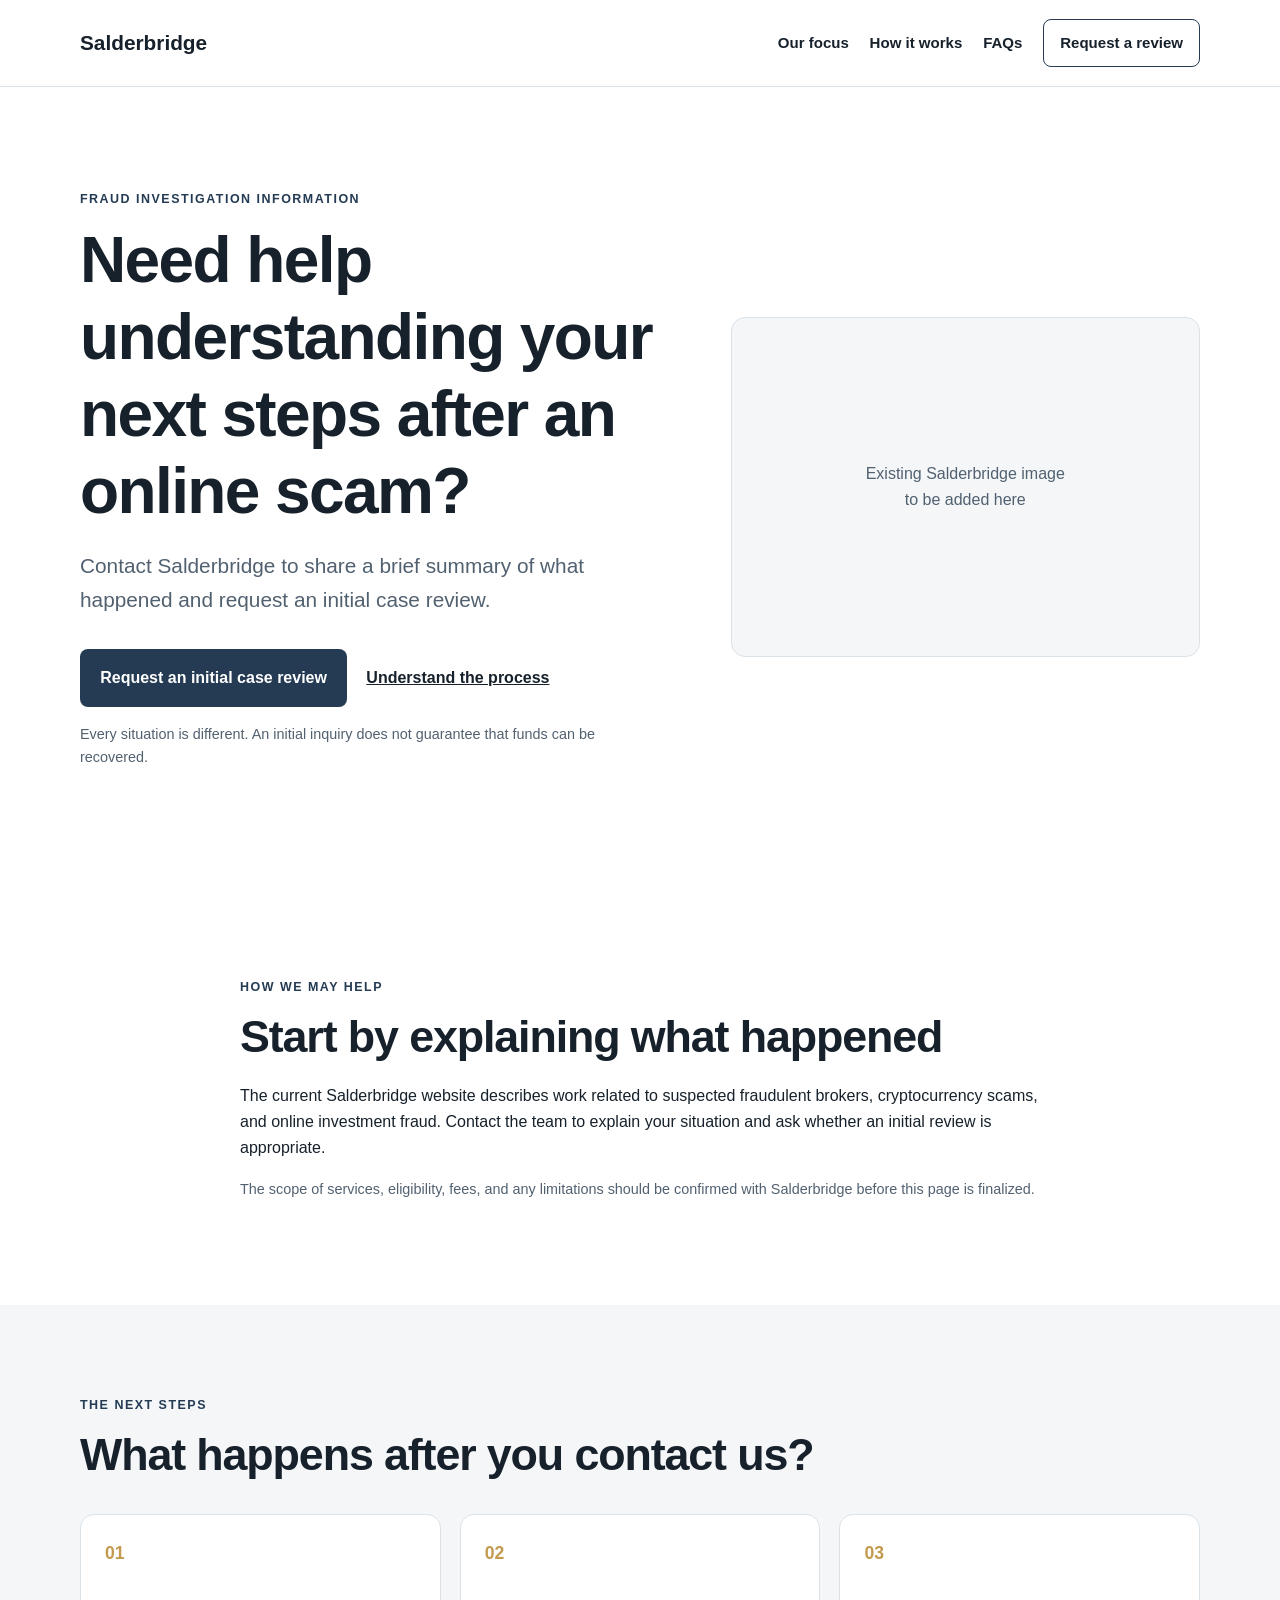
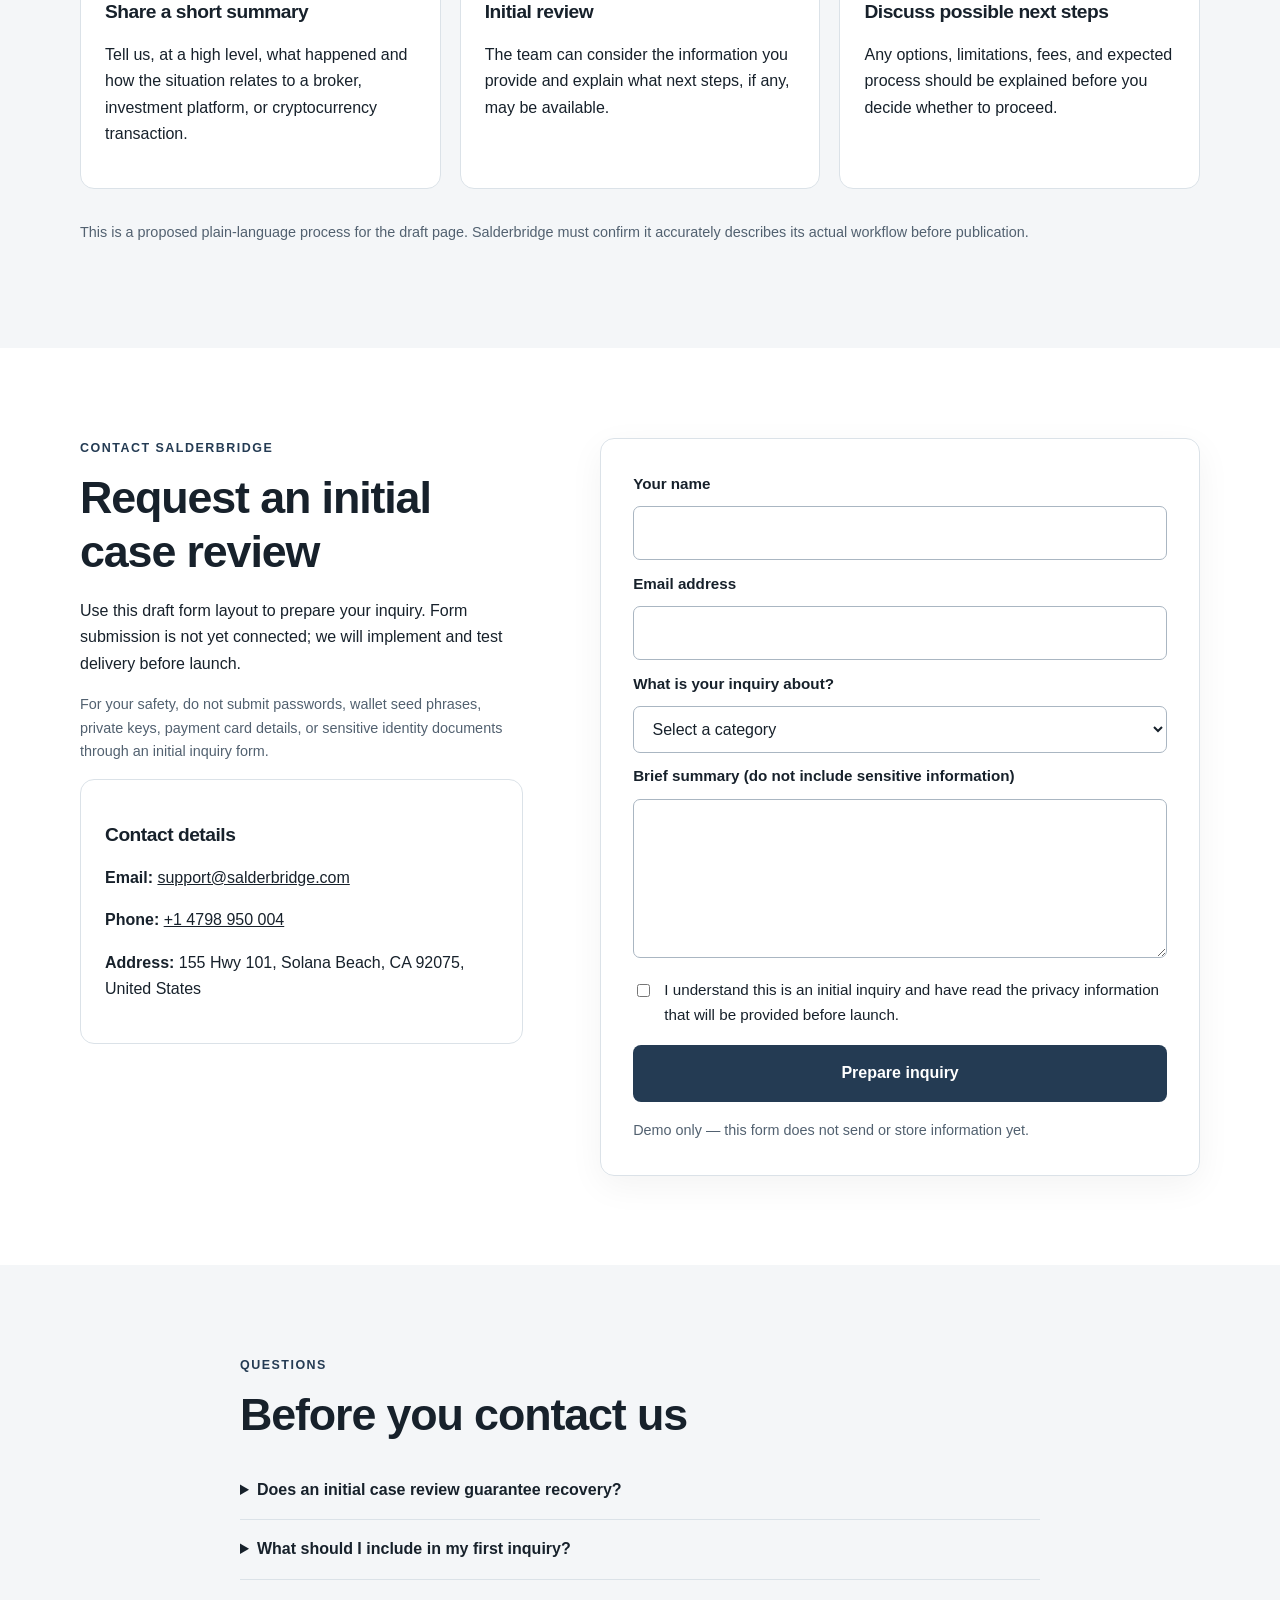
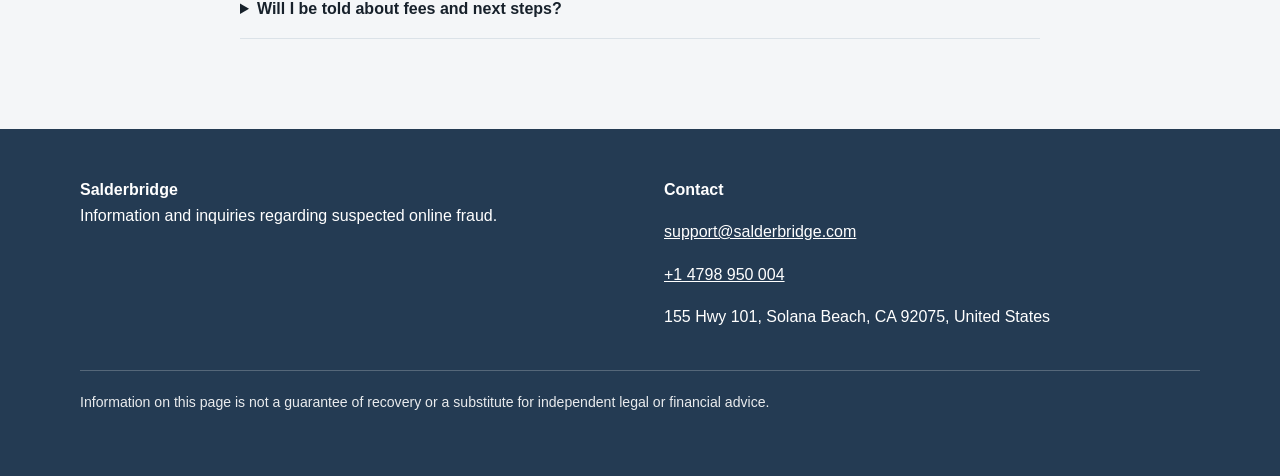
==== public/index.html @ 2298d176 "Initial commit: Salder Bridge landing page starter" ====
<!doctype html>
<html lang="en">
<head>
  <meta charset="utf-8">
  <meta name="viewport" content="width=device-width, initial-scale=1">
  <meta name="description" content="Contact Salderbridge to request an initial review of a suspected online investment or cryptocurrency scam.">
  <meta name="theme-color" content="#ffffff">
  <title>Request a Case Review | Salderbridge</title>
  <link rel="stylesheet" href="./css/style.css">
  <script src="./js/main.js" defer></script>
</head>
<body>
  <a class="skip-link" href="#main">Skip to content</a>
  <header class="site-header">
    <div class="container header-inner">
      <!-- Copy the exact existing logo into public/assets/logo.png before final visual approval. -->
      <a class="brand" href="./index.html" aria-label="Salderbridge home">
        <img class="brand-logo" src="./assets/logo.png" alt="Salderbridge" onerror="this.hidden=true;this.nextElementSibling.hidden=false">
        <span class="brand-fallback" hidden>Salderbridge</span>
      </a>
      <nav aria-label="Main navigation">
        <a href="#services">Our focus</a>
        <a href="#process">How it works</a>
        <a href="#faq">FAQs</a>
        <a class="nav-cta" href="#case-review">Request a review</a>
      </nav>
    </div>
  </header>

  <main id="main">
    <section class="hero">
      <div class="container hero-grid">
        <div class="hero-copy">
          <p class="eyebrow">Fraud investigation information</p>
          <h1>Need help understanding your next steps after an online scam?</h1>
          <p class="hero-lede">Contact Salderbridge to share a brief summary of what happened and request an initial case review.</p>
          <div class="hero-actions">
            <a class="button button-primary" href="#case-review">Request an initial case review</a>
            <a class="text-link" href="#process">Understand the process</a>
          </div>
          <p class="care-note">Every situation is different. An initial inquiry does not guarantee that funds can be recovered.</p>
        </div>
        <div class="hero-art" aria-label="Salderbridge brand imagery">
          <!-- Add an approved existing image from the current website here after copying it to public/assets/. -->
          <div class="asset-needed">Existing Salderbridge image to be added here</div>
        </div>
      </div>
    </section>

    <section class="section" id="services">
      <div class="container narrow">
        <p class="eyebrow">How we may help</p>
        <h2>Start by explaining what happened</h2>
        <p>The current Salderbridge website describes work related to suspected fraudulent brokers, cryptocurrency scams, and online investment fraud. Contact the team to explain your situation and ask whether an initial review is appropriate.</p>
        <p class="care-note">The scope of services, eligibility, fees, and any limitations should be confirmed with Salderbridge before this page is finalized.</p>
      </div>
    </section>

    <section class="section section-muted" id="process">
      <div class="container">
        <p class="eyebrow">The next steps</p>
        <h2>What happens after you contact us?</h2>
        <div class="steps">
          <article class="step"><span class="step-number">01</span><h3>Share a short summary</h3><p>Tell us, at a high level, what happened and how the situation relates to a broker, investment platform, or cryptocurrency transaction.</p></article>
          <article class="step"><span class="step-number">02</span><h3>Initial review</h3><p>The team can consider the information you provide and explain what next steps, if any, may be available.</p></article>
          <article class="step"><span class="step-number">03</span><h3>Discuss possible next steps</h3><p>Any options, limitations, fees, and expected process should be explained before you decide whether to proceed.</p></article>
        </div>
        <p class="care-note">This is a proposed plain-language process for the draft page. Salderbridge must confirm it accurately describes its actual workflow before publication.</p>
      </div>
    </section>

    <section class="section" id="case-review">
      <div class="container form-layout">
        <div>
          <p class="eyebrow">Contact Salderbridge</p>
          <h2>Request an initial case review</h2>
          <p>Use this draft form layout to prepare your inquiry. Form submission is not yet connected; we will implement and test delivery before launch.</p>
          <p class="care-note">For your safety, do not submit passwords, wallet seed phrases, private keys, payment card details, or sensitive identity documents through an initial inquiry form.</p>
          <div class="contact-card">
            <h3>Contact details</h3>
            <p><strong>Email:</strong> <a href="mailto:support@salderbridge.com">support@salderbridge.com</a></p>
            <p><strong>Phone:</strong> <a href="tel:+14798950004">+1 4798 950 004</a></p>
            <p><strong>Address:</strong> 155 Hwy 101, Solana Beach, CA 92075, United States</p>
          </div>
        </div>
        <form id="case-review-form" novalidate>
          <label for="name">Your name</label>
          <input id="name" name="name" autocomplete="name" required maxlength="100">
          <label for="email">Email address</label>
          <input id="email" name="email" type="email" autocomplete="email" required maxlength="254">
          <label for="topic">What is your inquiry about?</label>
          <select id="topic" name="topic" required>
            <option value="">Select a category</option>
            <option>Cryptocurrency-related scam</option>
            <option>Online investment or trading platform</option>
            <option>Broker-related concern</option>
            <option>Other online fraud concern</option>
          </select>
          <label for="summary">Brief summary (do not include sensitive information)</label>
          <textarea id="summary" name="summary" rows="5" maxlength="3000" required></textarea>
          <label class="consent-row"><input id="privacy-consent" type="checkbox" required> <span>I understand this is an initial inquiry and have read the privacy information that will be provided before launch.</span></label>
          <button class="button button-primary" type="submit">Prepare inquiry</button>
          <p class="form-status" id="form-status" role="status" aria-live="polite">Demo only — this form does not send or store information yet.</p>
        </form>
      </div>
    </section>

    <section class="section section-muted" id="faq">
      <div class="container narrow">
        <p class="eyebrow">Questions</p>
        <h2>Before you contact us</h2>
        <details><summary>Does an initial case review guarantee recovery?</summary><p>No. An inquiry or review cannot guarantee that funds will be recovered. Any assessment depends on the circumstances and the options actually available.</p></details>
        <details><summary>What should I include in my first inquiry?</summary><p>Provide only a brief summary and a way to contact you. Do not include passwords, wallet seed phrases, private keys, payment credentials, or sensitive documents.</p></details>
        <details><summary>Will I be told about fees and next steps?</summary><p>The business should explain applicable fees, service limits, and next steps before you decide to proceed. Salderbridge must confirm its actual terms before this page is published.</p></details>
      </div>
    </section>
  </main>

  <footer class="site-footer">
    <div class="container footer-inner">
      <div>
        <strong>Salderbridge</strong>
        <p>Information and inquiries regarding suspected online fraud.</p>
      </div>
      <div class="footer-contact">
        <p><strong>Contact</strong></p>
        <p><a href="mailto:support@salderbridge.com">support@salderbridge.com</a></p>
        <p><a href="tel:+14798950004">+1 4798 950 004</a></p>
        <p>155 Hwy 101, Solana Beach, CA 92075, United States</p>
      </div>
      <p class="footer-disclaimer">Information on this page is not a guarantee of recovery or a substitute for independent legal or financial advice.</p>
    </div>
  </footer>
</body>
</html>
---- public/css/style.css ----
/*
 * Initial structural styles only.
 * IMPORTANT: Before visual approval, replace these provisional tokens with
 * exact values sampled from the existing Salderbridge website. Do not rebrand.
 */
:root {
  --brand-primary: #243b53;
  --brand-accent: #c49a50;
  --text: #17212b;
  --muted: #526170;
  --surface: #ffffff;
  --surface-muted: #f4f6f8;
  --border: #dbe2e8;
  --radius: 14px;
  --content-width: 1120px;
  --font-body: Arial, Helvetica, sans-serif;
}
* { box-sizing: border-box; }
html { scroll-behavior: smooth; }
body { margin: 0; color: var(--text); background: var(--surface); font-family: var(--font-body); line-height: 1.65; }
a { color: inherit; }
img { max-width: 100%; height: auto; }
.container { width: min(var(--content-width), calc(100% - 2.5rem)); margin-inline: auto; }
.narrow { max-width: 800px; }
.skip-link { position: absolute; top: -5rem; left: 1rem; padding: .7rem 1rem; background: var(--surface); z-index: 10; }
.skip-link:focus { top: 1rem; }
.site-header { border-bottom: 1px solid var(--border); background: var(--surface); }
.header-inner { min-height: 86px; display: flex; align-items: center; justify-content: space-between; gap: 2rem; }
.brand { display: inline-flex; align-items: center; text-decoration: none; min-width: 130px; }
.brand-logo { max-width: 190px; max-height: 62px; object-fit: contain; }
.brand-fallback { font-size: 1.3rem; font-weight: 700; }
nav { display: flex; align-items: center; flex-wrap: wrap; gap: 1.3rem; }
nav a { text-decoration: none; font-weight: 600; font-size: .94rem; }
nav a:hover, nav a:focus-visible, .text-link:hover { text-decoration: underline; }
.nav-cta { padding: .65rem 1rem; border: 1px solid var(--brand-primary); border-radius: 8px; }
.hero { padding: clamp(3rem, 8vw, 7rem) 0; }
.hero-grid { display: grid; grid-template-columns: 1.1fr .9fr; align-items: center; gap: clamp(2rem, 6vw, 5rem); }
.eyebrow { text-transform: uppercase; letter-spacing: .12em; font-size: .78rem; font-weight: 700; color: var(--brand-primary); }
h1, h2, h3 { line-height: 1.2; letter-spacing: -.025em; }
h1 { font-size: clamp(2.4rem, 5vw, 4.5rem); margin: .6rem 0 1.2rem; }
h2 { font-size: clamp(1.9rem, 3.5vw, 3rem); margin: .4rem 0 1.2rem; }
h3 { font-size: 1.2rem; }
p { margin-top: 0; }
.hero-lede { color: var(--muted); font-size: clamp(1.1rem, 2vw, 1.3rem); max-width: 58ch; }
.hero-actions { display: flex; flex-wrap: wrap; align-items: center; gap: 1.2rem; margin: 2rem 0 1rem; }
.button { display: inline-flex; align-items: center; justify-content: center; border: 1px solid transparent; border-radius: 8px; padding: .9rem 1.2rem; font: inherit; font-weight: 700; text-decoration: none; cursor: pointer; }
.button-primary { background: var(--brand-primary); color: white; }
.button-primary:hover { filter: brightness(1.12); }
.text-link { font-weight: 700; }
.care-note { color: var(--muted); font-size: .9rem; }
.hero-art { min-height: 340px; border-radius: var(--radius); background: var(--surface-muted); border: 1px solid var(--border); display: grid; place-items: center; padding: 2rem; }
.asset-needed { color: var(--muted); text-align: center; max-width: 24ch; }
.section { padding: clamp(3.5rem, 7vw, 6rem) 0; }
.section-muted { background: var(--surface-muted); }
.steps { display: grid; grid-template-columns: repeat(3, minmax(0, 1fr)); gap: 1.2rem; margin: 2rem 0; }
.step, .contact-card { border: 1px solid var(--border); border-radius: var(--radius); padding: 1.5rem; background: var(--surface); }
.step-number { display: inline-block; font-weight: 800; color: var(--brand-accent); font-size: 1.1rem; margin-bottom: .8rem; }
.form-layout { display: grid; grid-template-columns: .85fr 1.15fr; gap: clamp(2rem, 6vw, 5rem); align-items: start; }
form { display: grid; gap: .65rem; padding: clamp(1.2rem, 3vw, 2rem); border: 1px solid var(--border); border-radius: var(--radius); box-shadow: 0 10px 35px rgb(0 0 0 / 5%); }
label { font-weight: 700; font-size: .95rem; }
input, select, textarea { width: 100%; padding: .8rem .9rem; border: 1px solid #aab6c2; border-radius: 7px; background: white; color: var(--text); font: inherit; }
input:focus-visible, select:focus-visible, textarea:focus-visible, button:focus-visible, a:focus-visible, summary:focus-visible { outline: 3px solid var(--brand-accent); outline-offset: 2px; }
.consent-row { display: flex; align-items: flex-start; gap: .7rem; margin: .5rem 0; font-weight: 400; }
.consent-row input { width: auto; margin-top: .45rem; }
.form-status { color: var(--muted); font-size: .9rem; margin: .4rem 0 0; }
details { border-bottom: 1px solid var(--border); padding: 1rem 0; }
summary { cursor: pointer; font-weight: 700; }
.site-footer { padding: 3rem 0; background: var(--brand-primary); color: white; }
.footer-inner { display: grid; grid-template-columns: 1fr 1fr; gap: 1.5rem 3rem; }
.footer-disclaimer { grid-column: 1 / -1; font-size: .88rem; opacity: .9; border-top: 1px solid rgb(255 255 255 / 25%); padding-top: 1.2rem; }
@media (max-width: 800px) {
  .header-inner { align-items: flex-start; flex-direction: column; padding-block: 1rem; gap: 1rem; }
  nav { gap: .8rem 1rem; }
  .hero-grid, .form-layout { grid-template-columns: 1fr; }
  .hero-art { min-height: 220px; }
  .steps { grid-template-columns: 1fr; }
}
@media (max-width: 480px) {
  .container { width: min(var(--content-width), calc(100% - 1.4rem)); }
  nav { font-size: .9rem; }
  nav .nav-cta { padding: .55rem .7rem; }
  .footer-inner { grid-template-columns: 1fr; }
  .footer-disclaimer { grid-column: auto; }
}
@media (prefers-reduced-motion: reduce) {
  html { scroll-behavior: auto; }
  *, *::before, *::after { animation-duration: .01ms !important; transition-duration: .01ms !important; }
}
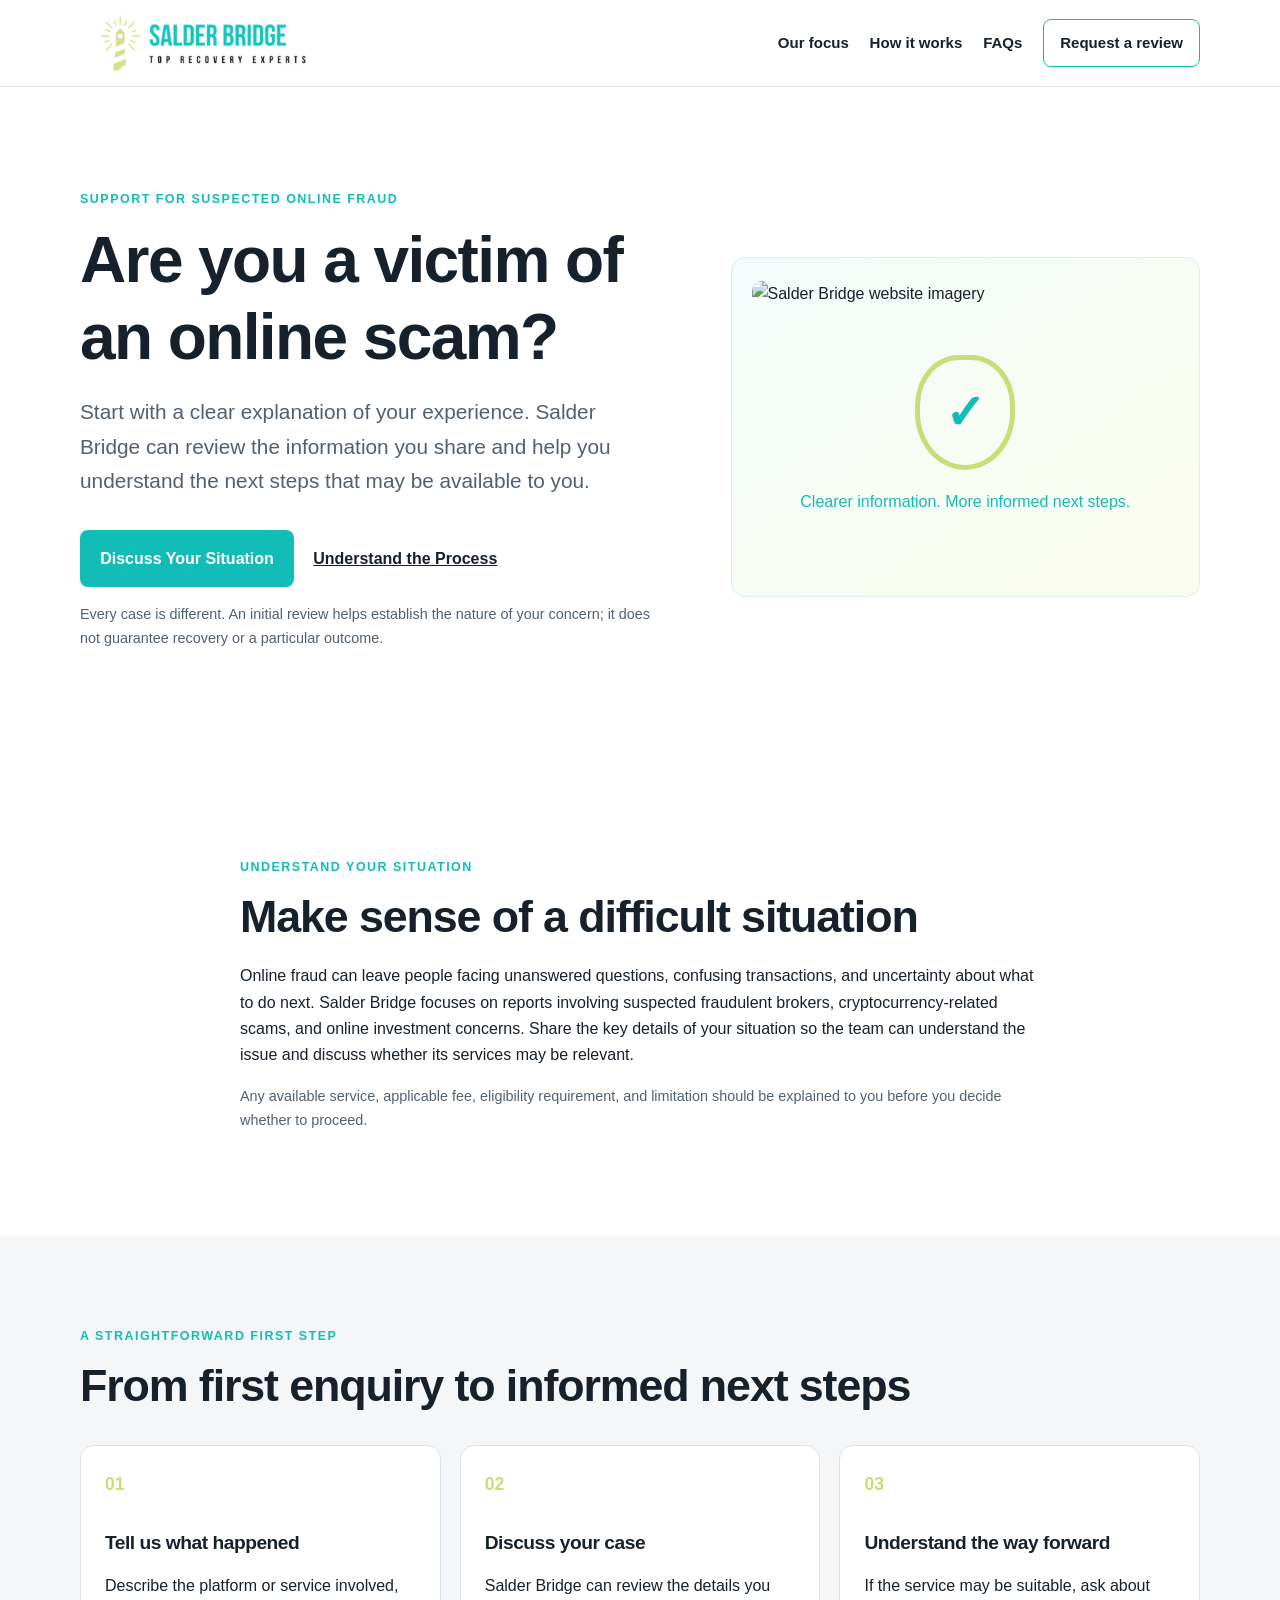
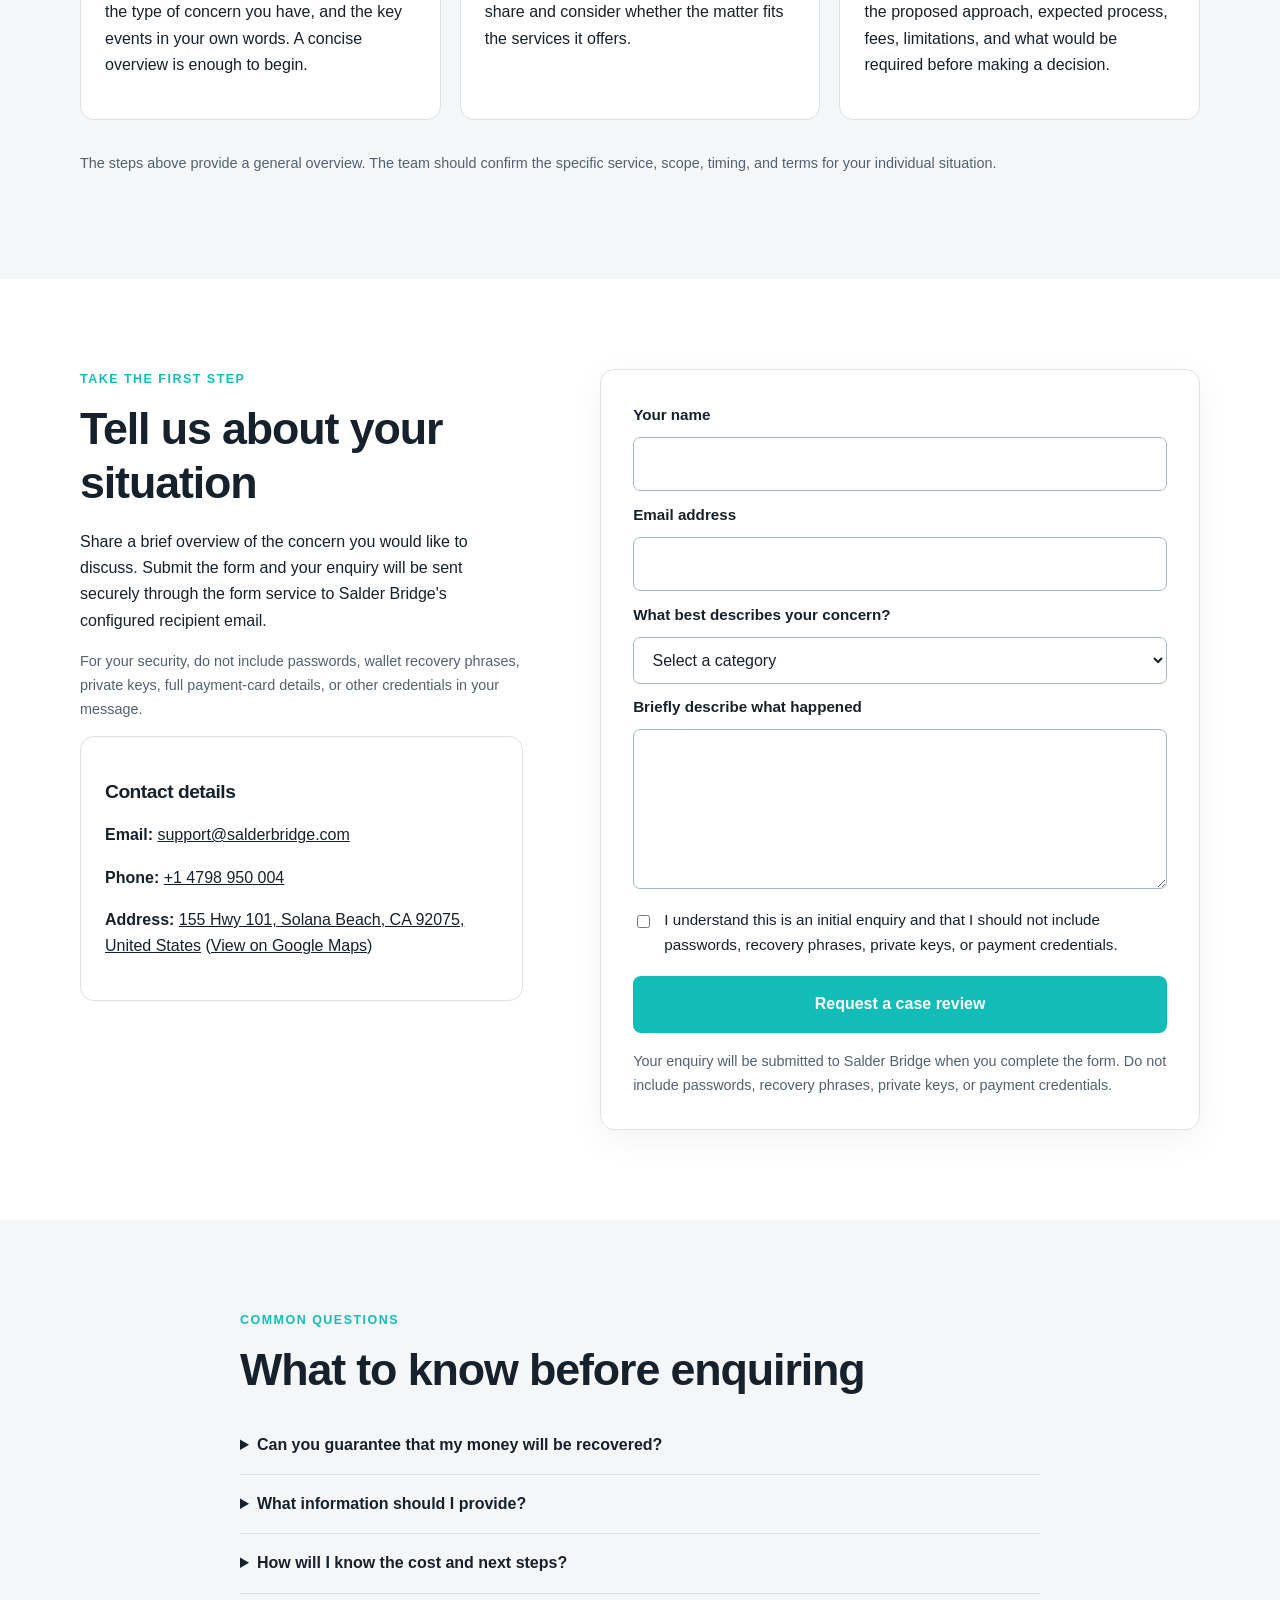
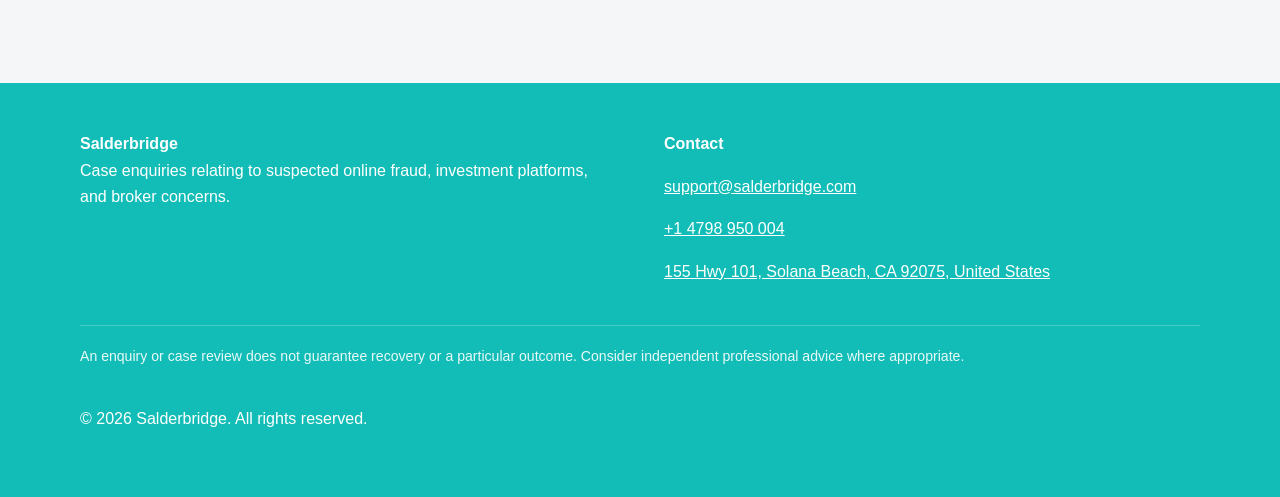
==== commit 58098005: "Improve Salder Bridge landing page branding and conversion" ====
--- a/public/index.html
+++ b/public/index.html
@@ -3,9 +3,9 @@
 <head>
   <meta charset="utf-8">
   <meta name="viewport" content="width=device-width, initial-scale=1">
-  <meta name="description" content="Contact Salderbridge to request an initial review of a suspected online investment or cryptocurrency scam.">
+  <meta name="description" content="Tell Salder Bridge about a suspected online investment, cryptocurrency, or broker-related scam and request an initial case review.">
   <meta name="theme-color" content="#ffffff">
-  <title>Request a Case Review | Salderbridge</title>
+  <title>Online Fraud Case Review | Salder Bridge</title>
   <link rel="stylesheet" href="./css/style.css">
   <script src="./js/main.js" defer></script>
 </head>
@@ -13,9 +13,8 @@
   <a class="skip-link" href="#main">Skip to content</a>
   <header class="site-header">
     <div class="container header-inner">
-      <!-- Copy the exact existing logo into public/assets/logo.png before final visual approval. -->
       <a class="brand" href="./index.html" aria-label="Salderbridge home">
-        <img class="brand-logo" src="./assets/logo.png" alt="Salderbridge" onerror="this.hidden=true;this.nextElementSibling.hidden=false">
+        <img class="brand-logo" src="./assets/logo.png" alt="Salder Bridge — Top Recovery Experts" onerror="this.hidden=true;this.nextElementSibling.hidden=false">
         <span class="brand-fallback" hidden>Salderbridge</span>
       </a>
       <nav aria-label="Main navigation">
@@ -31,87 +30,104 @@
     <section class="hero">
       <div class="container hero-grid">
         <div class="hero-copy">
-          <p class="eyebrow">Fraud investigation information</p>
-          <h1>Need help understanding your next steps after an online scam?</h1>
-          <p class="hero-lede">Contact Salderbridge to share a brief summary of what happened and request an initial case review.</p>
+          <p class="eyebrow">Support for suspected online fraud</p>
+          <h1>Are you a victim of an online scam?</h1>
+          <p class="hero-lede">Start with a clear explanation of your experience. Salder Bridge can review the information you share and help you understand the next steps that may be available to you.</p>
           <div class="hero-actions">
-            <a class="button button-primary" href="#case-review">Request an initial case review</a>
-            <a class="text-link" href="#process">Understand the process</a>
+            <a class="button button-primary" href="#case-review">Discuss Your Situation</a>
+            <a class="text-link" href="#process">Understand the Process</a>
           </div>
-          <p class="care-note">Every situation is different. An initial inquiry does not guarantee that funds can be recovered.</p>
+          <p class="care-note">Every case is different. An initial review helps establish the nature of your concern; it does not guarantee recovery or a particular outcome.</p>
         </div>
-        <div class="hero-art" aria-label="Salderbridge brand imagery">
-          <!-- Add an approved existing image from the current website here after copying it to public/assets/. -->
-          <div class="asset-needed">Existing Salderbridge image to be added here</div>
+        <div class="hero-art">
+          <img
+            class="hero-image"
+            src="https://salderbridge.com/wp-content/uploads/2023/09/about-us-img.jpg"
+            alt="Salder Bridge website imagery"
+            loading="eager"
+            onerror="this.hidden=true;this.nextElementSibling.hidden=false">
+          <div class="hero-image-fallback" hidden aria-label="Decorative illustration">
+            <span class="visual-orbit visual-orbit-one"></span>
+            <span class="visual-orbit visual-orbit-two"></span>
+            <span class="visual-shield" aria-hidden="true">✓</span>
+            <p>Clearer information. More informed next steps.</p>
+          </div>
         </div>
       </div>
     </section>
 
     <section class="section" id="services">
       <div class="container narrow">
-        <p class="eyebrow">How we may help</p>
-        <h2>Start by explaining what happened</h2>
-        <p>The current Salderbridge website describes work related to suspected fraudulent brokers, cryptocurrency scams, and online investment fraud. Contact the team to explain your situation and ask whether an initial review is appropriate.</p>
-        <p class="care-note">The scope of services, eligibility, fees, and any limitations should be confirmed with Salderbridge before this page is finalized.</p>
+        <p class="eyebrow">Understand your situation</p>
+        <h2>Make sense of a difficult situation</h2>
+        <p>Online fraud can leave people facing unanswered questions, confusing transactions, and uncertainty about what to do next. Salder Bridge focuses on reports involving suspected fraudulent brokers, cryptocurrency-related scams, and online investment concerns. Share the key details of your situation so the team can understand the issue and discuss whether its services may be relevant.</p>
+        <p class="care-note">Any available service, applicable fee, eligibility requirement, and limitation should be explained to you before you decide whether to proceed.</p>
       </div>
     </section>
 
     <section class="section section-muted" id="process">
       <div class="container">
-        <p class="eyebrow">The next steps</p>
-        <h2>What happens after you contact us?</h2>
+        <p class="eyebrow">A straightforward first step</p>
+        <h2>From first enquiry to informed next steps</h2>
         <div class="steps">
-          <article class="step"><span class="step-number">01</span><h3>Share a short summary</h3><p>Tell us, at a high level, what happened and how the situation relates to a broker, investment platform, or cryptocurrency transaction.</p></article>
-          <article class="step"><span class="step-number">02</span><h3>Initial review</h3><p>The team can consider the information you provide and explain what next steps, if any, may be available.</p></article>
-          <article class="step"><span class="step-number">03</span><h3>Discuss possible next steps</h3><p>Any options, limitations, fees, and expected process should be explained before you decide whether to proceed.</p></article>
+          <article class="step"><span class="step-number">01</span><h3>Tell us what happened</h3><p>Describe the platform or service involved, the type of concern you have, and the key events in your own words. A concise overview is enough to begin.</p></article>
+          <article class="step"><span class="step-number">02</span><h3>Discuss your case</h3><p>Salder Bridge can review the details you share and consider whether the matter fits the services it offers.</p></article>
+          <article class="step"><span class="step-number">03</span><h3>Understand the way forward</h3><p>If the service may be suitable, ask about the proposed approach, expected process, fees, limitations, and what would be required before making a decision.</p></article>
         </div>
-        <p class="care-note">This is a proposed plain-language process for the draft page. Salderbridge must confirm it accurately describes its actual workflow before publication.</p>
+        <p class="care-note">The steps above provide a general overview. The team should confirm the specific service, scope, timing, and terms for your individual situation.</p>
       </div>
     </section>
 
     <section class="section" id="case-review">
       <div class="container form-layout">
         <div>
-          <p class="eyebrow">Contact Salderbridge</p>
-          <h2>Request an initial case review</h2>
-          <p>Use this draft form layout to prepare your inquiry. Form submission is not yet connected; we will implement and test delivery before launch.</p>
-          <p class="care-note">For your safety, do not submit passwords, wallet seed phrases, private keys, payment card details, or sensitive identity documents through an initial inquiry form.</p>
+          <p class="eyebrow">Take the first step</p>
+          <h2>Tell us about your situation</h2>
+          <p>Share a brief overview of the concern you would like to discuss. Submit the form and your enquiry will be sent securely through the form service to Salder Bridge's configured recipient email.</p>
+          <p class="care-note">For your security, do not include passwords, wallet recovery phrases, private keys, full payment-card details, or other credentials in your message.</p>
           <div class="contact-card">
             <h3>Contact details</h3>
             <p><strong>Email:</strong> <a href="mailto:support@salderbridge.com">support@salderbridge.com</a></p>
             <p><strong>Phone:</strong> <a href="tel:+14798950004">+1 4798 950 004</a></p>
-            <p><strong>Address:</strong> 155 Hwy 101, Solana Beach, CA 92075, United States</p>
+            <p><strong>Address:</strong> <a href="https://www.google.com/maps/search/?api=1&amp;query=155%20Hwy%20101%2C%20Solana%20Beach%2C%20CA%2092075%2C%20United%20States" target="_blank" rel="noopener noreferrer">155 Hwy 101, Solana Beach, CA 92075, United States</a> <span class="map-link-note">(<a href="https://www.google.com/maps/search/?api=1&amp;query=155%20Hwy%20101%2C%20Solana%20Beach%2C%20CA%2092075%2C%20United%20States" target="_blank" rel="noopener noreferrer">View on Google Maps</a>)</span></p>
           </div>
         </div>
         <form id="case-review-form" novalidate>
+          <input type="hidden" name="access_key" value="ecef6aac-1bbd-4976-b4b0-2b91f3f65cc9">
+          <input type="hidden" name="subject" value="New Salder Bridge website enquiry">
+          <input type="hidden" name="from_name" value="Salder Bridge Website">
+          <div hidden aria-hidden="true">
+            <label for="website-website">Leave this field empty</label>
+            <input id="website-website" type="text" name="botcheck" tabindex="-1" autocomplete="off">
+          </div>
           <label for="name">Your name</label>
           <input id="name" name="name" autocomplete="name" required maxlength="100">
           <label for="email">Email address</label>
           <input id="email" name="email" type="email" autocomplete="email" required maxlength="254">
-          <label for="topic">What is your inquiry about?</label>
+          <label for="topic">What best describes your concern?</label>
           <select id="topic" name="topic" required>
             <option value="">Select a category</option>
-            <option>Cryptocurrency-related scam</option>
+            <option>Cryptocurrency or digital-asset concern</option>
             <option>Online investment or trading platform</option>
-            <option>Broker-related concern</option>
-            <option>Other online fraud concern</option>
+            <option>Forex or broker-related concern</option>
+            <option>Phishing or another suspected online scam</option>
           </select>
-          <label for="summary">Brief summary (do not include sensitive information)</label>
+          <label for="summary">Briefly describe what happened</label>
           <textarea id="summary" name="summary" rows="5" maxlength="3000" required></textarea>
-          <label class="consent-row"><input id="privacy-consent" type="checkbox" required> <span>I understand this is an initial inquiry and have read the privacy information that will be provided before launch.</span></label>
-          <button class="button button-primary" type="submit">Prepare inquiry</button>
-          <p class="form-status" id="form-status" role="status" aria-live="polite">Demo only — this form does not send or store information yet.</p>
+          <label class="consent-row"><input id="privacy-consent" name="privacy_consent" type="checkbox" value="Agreed" required> <span>I understand this is an initial enquiry and that I should not include passwords, recovery phrases, private keys, or payment credentials.</span></label>
+          <button class="button button-primary" type="submit">Request a case review</button>
+          <p class="form-status" id="form-status" role="status" aria-live="polite">Your enquiry will be submitted to Salder Bridge when you complete the form. Do not include passwords, recovery phrases, private keys, or payment credentials.</p>
         </form>
       </div>
     </section>
 
     <section class="section section-muted" id="faq">
       <div class="container narrow">
-        <p class="eyebrow">Questions</p>
-        <h2>Before you contact us</h2>
-        <details><summary>Does an initial case review guarantee recovery?</summary><p>No. An inquiry or review cannot guarantee that funds will be recovered. Any assessment depends on the circumstances and the options actually available.</p></details>
-        <details><summary>What should I include in my first inquiry?</summary><p>Provide only a brief summary and a way to contact you. Do not include passwords, wallet seed phrases, private keys, payment credentials, or sensitive documents.</p></details>
-        <details><summary>Will I be told about fees and next steps?</summary><p>The business should explain applicable fees, service limits, and next steps before you decide to proceed. Salderbridge must confirm its actual terms before this page is published.</p></details>
+        <p class="eyebrow">Common questions</p>
+        <h2>What to know before enquiring</h2>
+        <details><summary>Can you guarantee that my money will be recovered?</summary><p>No responsible initial review can promise a particular outcome. The options available depend on the facts, records, timing, and circumstances of each case. Ask the team to explain what it can and cannot do before you proceed.</p></details>
+        <details><summary>What information should I provide?</summary><p>Start with a short account of what happened, the platform or broker involved, and the approximate timeline. Do not include passwords, wallet recovery phrases, private keys, payment credentials, or sensitive identity documents in an initial enquiry.</p></details>
+        <details><summary>How will I know the cost and next steps?</summary><p>Before agreeing to a service, ask for a clear explanation of the proposed work, applicable fees, expected process, and any limitations. Make sure you understand the terms before deciding how to proceed.</p></details>
       </div>
     </section>
   </main>
@@ -120,15 +136,16 @@
     <div class="container footer-inner">
       <div>
         <strong>Salderbridge</strong>
-        <p>Information and inquiries regarding suspected online fraud.</p>
+        <p>Case enquiries relating to suspected online fraud, investment platforms, and broker concerns.</p>
       </div>
       <div class="footer-contact">
         <p><strong>Contact</strong></p>
         <p><a href="mailto:support@salderbridge.com">support@salderbridge.com</a></p>
         <p><a href="tel:+14798950004">+1 4798 950 004</a></p>
-        <p>155 Hwy 101, Solana Beach, CA 92075, United States</p>
+        <p><a href="https://www.google.com/maps/search/?api=1&amp;query=155%20Hwy%20101%2C%20Solana%20Beach%2C%20CA%2092075%2C%20United%20States" target="_blank" rel="noopener noreferrer">155 Hwy 101, Solana Beach, CA 92075, United States</a></p>
       </div>
-      <p class="footer-disclaimer">Information on this page is not a guarantee of recovery or a substitute for independent legal or financial advice.</p>
+      <p class="footer-disclaimer">An enquiry or case review does not guarantee recovery or a particular outcome. Consider independent professional advice where appropriate.</p>
+      <p class="footer-copyright">&copy; 2026 Salderbridge. All rights reserved.</p>
     </div>
   </footer>
 </body>
--- a/public/css/style.css
+++ b/public/css/style.css
@@ -4,8 +4,8 @@
  * exact values sampled from the existing Salderbridge website. Do not rebrand.
  */
 :root {
-  --brand-primary: #243b53;
-  --brand-accent: #c49a50;
+  --brand-primary: #13bdb7;
+  --brand-accent: #cbdc78;
   --text: #17212b;
   --muted: #526170;
   --surface: #ffffff;
@@ -16,7 +16,7 @@
   --font-body: Arial, Helvetica, sans-serif;
 }
 * { box-sizing: border-box; }
-html { scroll-behavior: smooth; }
+html { scroll-behavior: smooth; scroll-padding-top: 110px; }
 body { margin: 0; color: var(--text); background: var(--surface); font-family: var(--font-body); line-height: 1.65; }
 a { color: inherit; }
 img { max-width: 100%; height: auto; }
@@ -24,10 +24,11 @@
 .narrow { max-width: 800px; }
 .skip-link { position: absolute; top: -5rem; left: 1rem; padding: .7rem 1rem; background: var(--surface); z-index: 10; }
 .skip-link:focus { top: 1rem; }
-.site-header { border-bottom: 1px solid var(--border); background: var(--surface); }
+.site-header { position: sticky; top: 0; z-index: 1000; border-bottom: 1px solid var(--border); background: rgb(255 255 255 / 96%); backdrop-filter: blur(10px); -webkit-backdrop-filter: blur(10px); }
 .header-inner { min-height: 86px; display: flex; align-items: center; justify-content: space-between; gap: 2rem; }
 .brand { display: inline-flex; align-items: center; text-decoration: none; min-width: 130px; }
-.brand-logo { max-width: 190px; max-height: 62px; object-fit: contain; }
+.brand-logo { display: block; width: min(245px, 38vw); max-height: 72px; object-fit: contain; }
+.brand-fallback { color: var(--brand-primary); }
 .brand-fallback { font-size: 1.3rem; font-weight: 700; }
 nav { display: flex; align-items: center; flex-wrap: wrap; gap: 1.3rem; }
 nav a { text-decoration: none; font-weight: 600; font-size: .94rem; }
@@ -48,7 +49,12 @@
 .button-primary:hover { filter: brightness(1.12); }
 .text-link { font-weight: 700; }
 .care-note { color: var(--muted); font-size: .9rem; }
-.hero-art { min-height: 340px; border-radius: var(--radius); background: var(--surface-muted); border: 1px solid var(--border); display: grid; place-items: center; padding: 2rem; }
+.hero-art { min-height: 340px; border-radius: var(--radius); background: linear-gradient(145deg, #f3fcfb, #fbfced); border: 1px solid #d9f0ed; display: grid; place-items: center; padding: 1.25rem; overflow: hidden; }
+.hero-image { display: block; width: 100%; max-height: 390px; object-fit: contain; border-radius: 10px; }
+.hero-image-fallback { width: 100%; min-height: 260px; display: flex; flex-direction: column; align-items: center; justify-content: center; gap: 1.2rem; text-align: center; color: var(--brand-primary); }
+.hero-image-fallback[hidden] { display: none; }
+.visual-shield { display: grid; place-items: center; width: 100px; height: 115px; border: 5px solid #cbdc78; border-radius: 48% 48% 55% 55%; color: #13bdb7; font-size: 3rem; font-weight: 800; }
+.visual-orbit { display: none; }
 .asset-needed { color: var(--muted); text-align: center; max-width: 24ch; }
 .section { padding: clamp(3.5rem, 7vw, 6rem) 0; }
 .section-muted { background: var(--surface-muted); }
@@ -69,7 +75,8 @@
 .footer-inner { display: grid; grid-template-columns: 1fr 1fr; gap: 1.5rem 3rem; }
 .footer-disclaimer { grid-column: 1 / -1; font-size: .88rem; opacity: .9; border-top: 1px solid rgb(255 255 255 / 25%); padding-top: 1.2rem; }
 @media (max-width: 800px) {
-  .header-inner { align-items: flex-start; flex-direction: column; padding-block: 1rem; gap: 1rem; }
+  .header-inner { align-items: flex-start; flex-direction: column; padding-block: .65rem; gap: .45rem; }
+  .brand-logo { max-height: 52px; width: min(210px, 65vw); }
   nav { gap: .8rem 1rem; }
   .hero-grid, .form-layout { grid-template-columns: 1fr; }
   .hero-art { min-height: 220px; }
@@ -77,7 +84,9 @@
 }
 @media (max-width: 480px) {
   .container { width: min(var(--content-width), calc(100% - 1.4rem)); }
-  nav { font-size: .9rem; }
+  nav { font-size: .9rem; gap: .55rem .8rem; }
+  .header-inner { gap: .35rem; }
+  html { scroll-padding-top: 135px; }
   nav .nav-cta { padding: .55rem .7rem; }
   .footer-inner { grid-template-columns: 1fr; }
   .footer-disclaimer { grid-column: auto; }
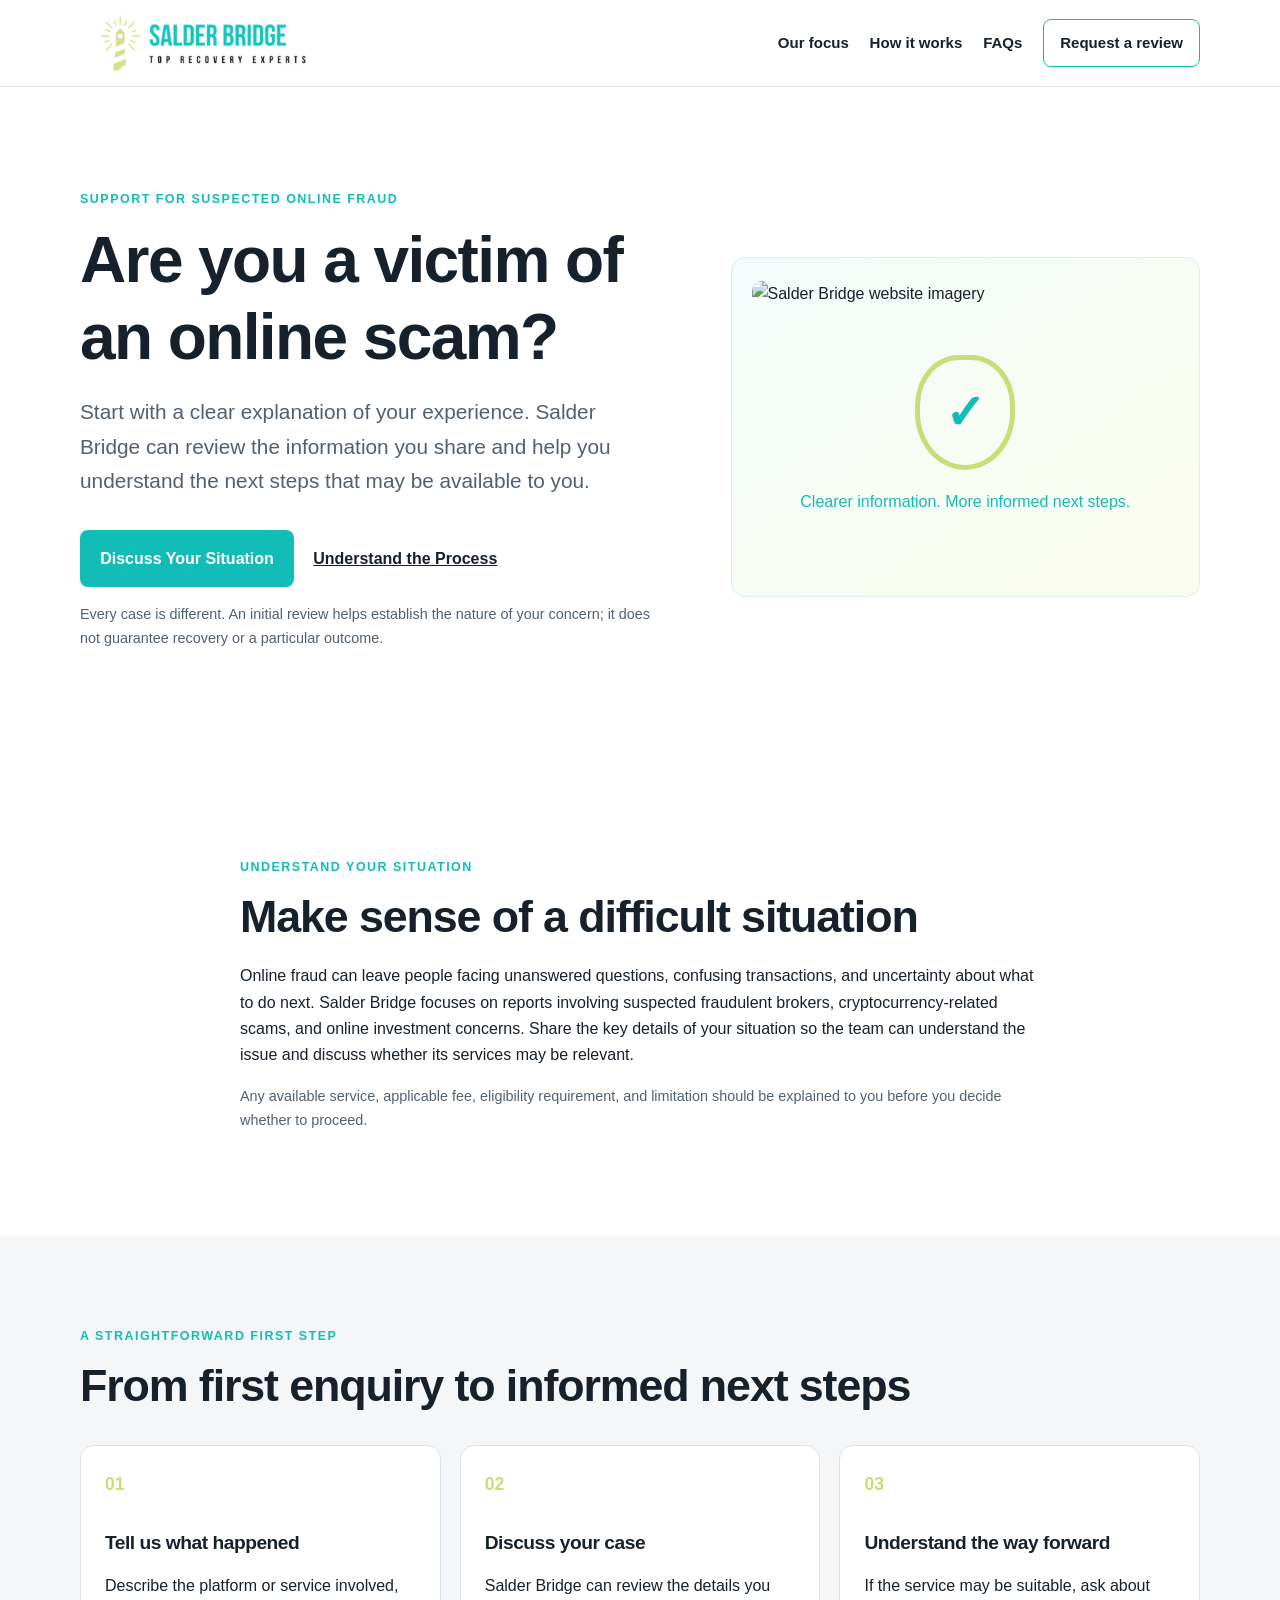
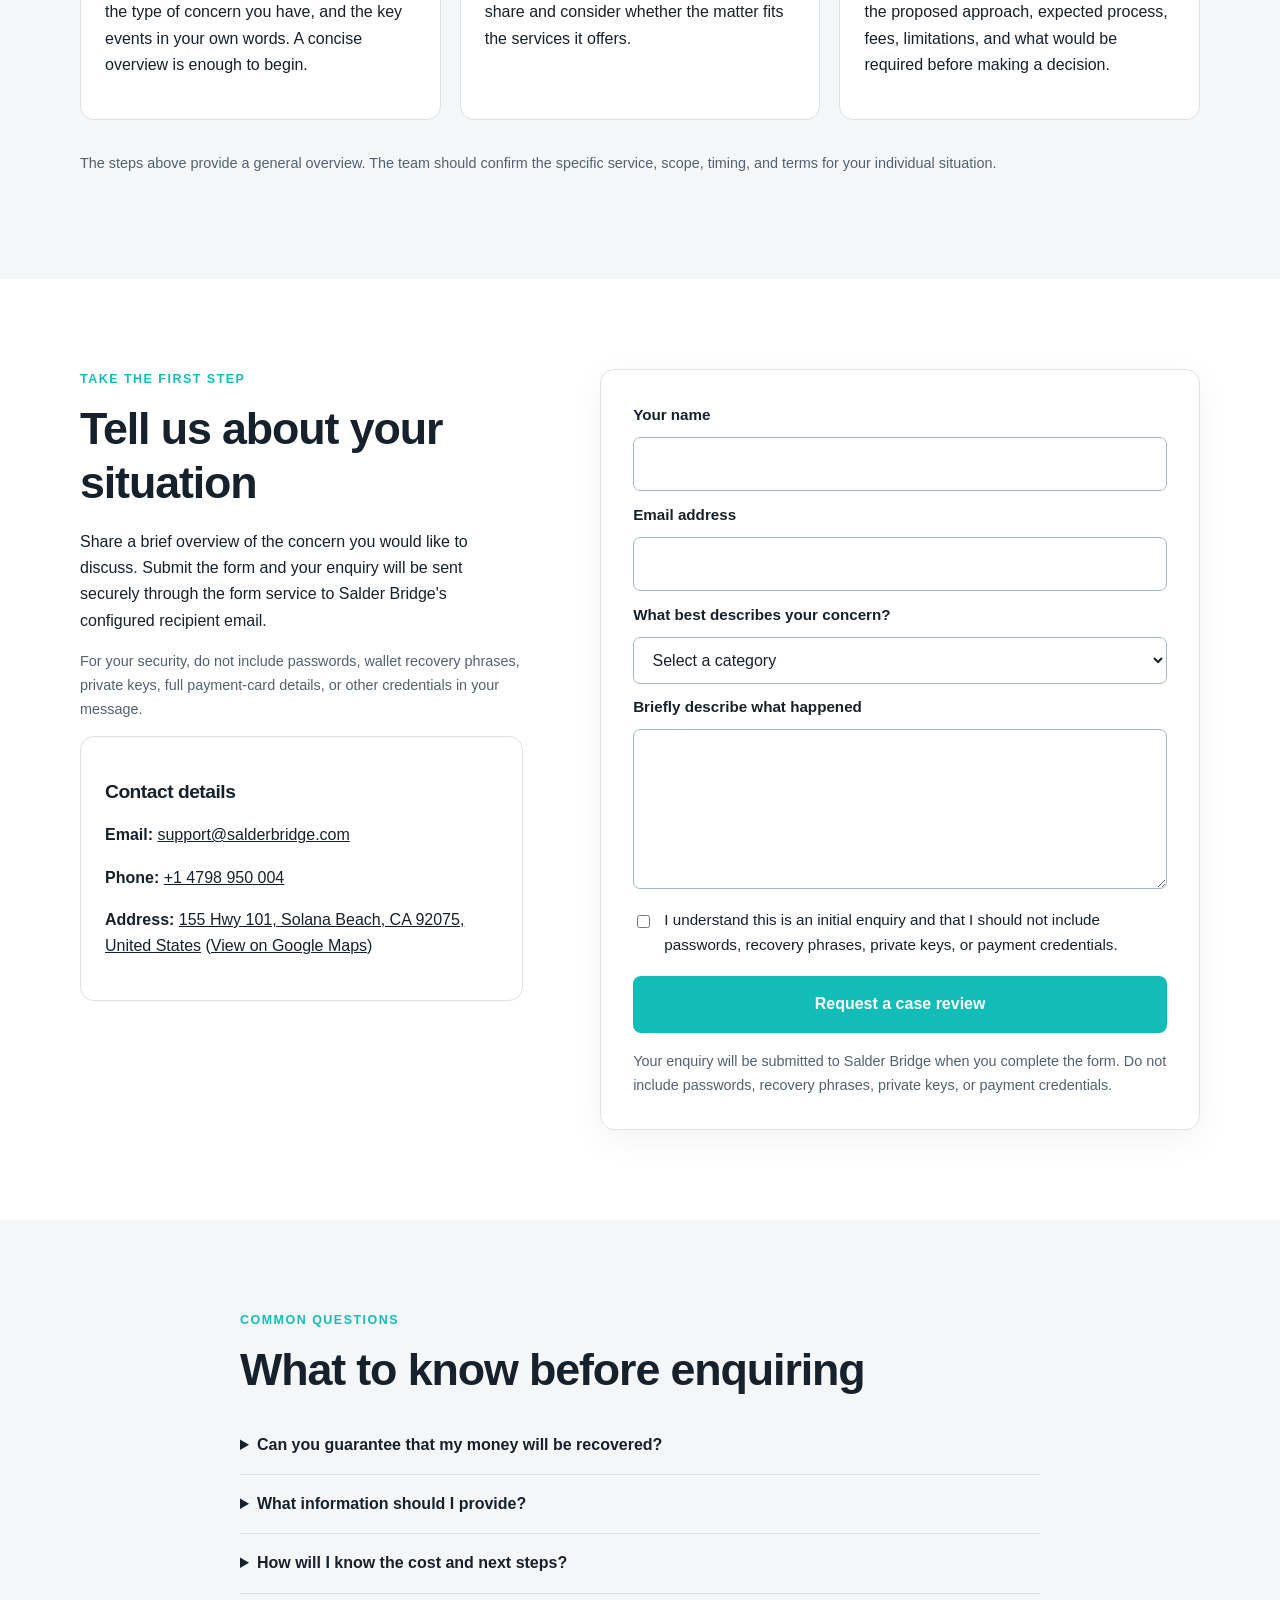
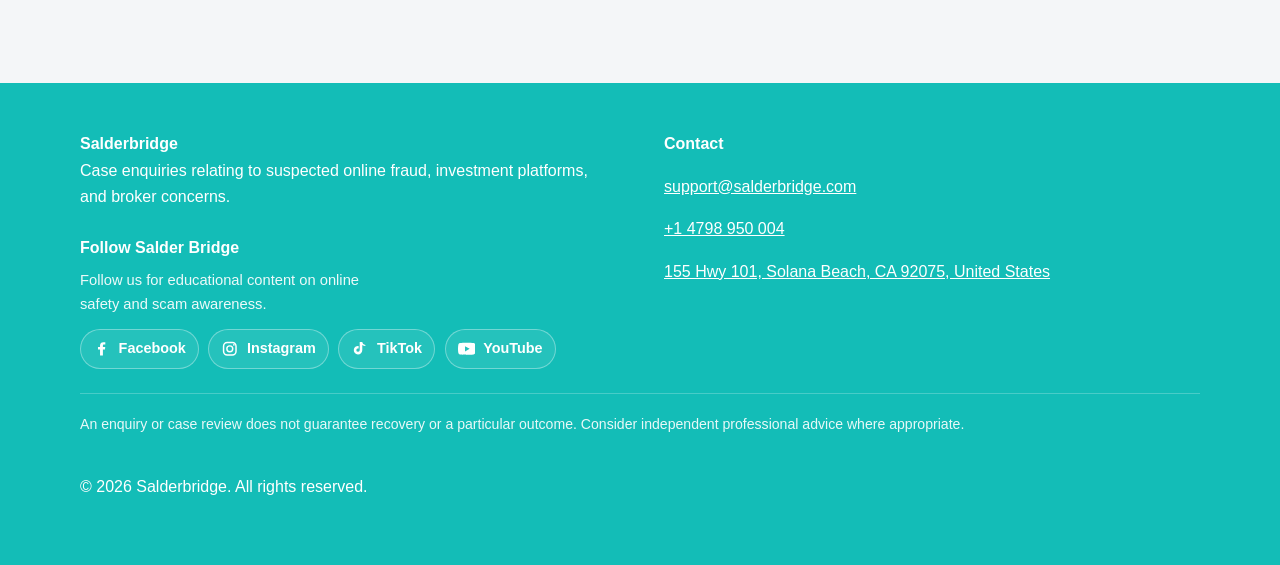
==== commit e26d707f: "Add official social media links to landing page footer" ====
--- a/public/index.html
+++ b/public/index.html
@@ -134,9 +134,27 @@
 
   <footer class="site-footer">
     <div class="container footer-inner">
-      <div>
+      <div class="footer-brand">
         <strong>Salderbridge</strong>
         <p>Case enquiries relating to suspected online fraud, investment platforms, and broker concerns.</p>
+        <div class="footer-social" aria-labelledby="footer-social-heading">
+          <p id="footer-social-heading"><strong>Follow Salder Bridge</strong></p>
+          <p class="footer-social-note">Follow us for educational content on online safety and scam awareness.</p>
+          <ul class="social-links" aria-label="Salder Bridge social media profiles">
+            <li><a class="social-link" href="https://www.facebook.com/share/1CTppGyPng/" target="_blank" rel="noopener noreferrer" aria-label="Follow Salder Bridge on Facebook">
+              <svg class="social-icon" viewBox="0 0 24 24" aria-hidden="true"><path fill="currentColor" d="M13.5 21v-8.2h2.8l.4-3.2h-3.2V7.5c0-.9.3-1.5 1.6-1.5h1.7V3.1c-.3 0-1.4-.1-2.7-.1-2.7 0-4.5 1.6-4.5 4.6v2H6.8v3.2h2.8V21z"/></svg>
+              <span>Facebook</span></a></li>
+            <li><a class="social-link" href="https://www.instagram.com/help.salderbridge?exln=dDYzamV1cHhwYjho" target="_blank" rel="noopener noreferrer" aria-label="Follow Salder Bridge on Instagram">
+              <svg class="social-icon" viewBox="0 0 24 24" aria-hidden="true"><rect x="3.5" y="3.5" width="17" height="17" rx="5" fill="none" stroke="currentColor" stroke-width="2"/><circle cx="12" cy="12" r="4" fill="none" stroke="currentColor" stroke-width="2"/><circle cx="17.6" cy="6.6" r="1.2" fill="currentColor"/></svg>
+              <span>Instagram</span></a></li>
+            <li><a class="social-link" href="https://www.tiktok.com/@salder.bridge?_r=1&amp;_t=ZS-9AkZOW5iS97" target="_blank" rel="noopener noreferrer" aria-label="Follow Salder Bridge on TikTok">
+              <svg class="social-icon" viewBox="0 0 24 24" aria-hidden="true"><path fill="currentColor" d="M19.6 8.1a7.1 7.1 0 0 1-4.2-1.4v7.1a5.8 5.8 0 1 1-5-5.7v3.6a2.3 2.3 0 1 0 1.5 2.1V2.8h3.5c.2 2 1.7 3.7 4.2 4.1z"/></svg>
+              <span>TikTok</span></a></li>
+            <li><a class="social-link" href="https://youtube.com/@salderbridge?si=2l7fM-3VSZEYJ46L" target="_blank" rel="noopener noreferrer" aria-label="Visit Salder Bridge on YouTube">
+              <svg class="social-icon" viewBox="0 0 24 24" aria-hidden="true"><path fill="currentColor" d="M23.5 6.2a3 3 0 0 0-2.1-2.1C19.6 3.6 12 3.6 12 3.6s-7.6 0-9.4.5A3 3 0 0 0 .5 6.2 31 31 0 0 0 0 12a31 31 0 0 0 .5 5.8 3 3 0 0 0 2.1 2.1c1.8.5 9.4.5 9.4.5s7.6 0 9.4-.5a3 3 0 0 0 2.1-2.1A31 31 0 0 0 24 12a31 31 0 0 0-.5-5.8ZM9.6 15.6V8.4l6.3 3.6z"/></svg>
+              <span>YouTube</span></a></li>
+          </ul>
+        </div>
       </div>
       <div class="footer-contact">
         <p><strong>Contact</strong></p>
--- a/public/css/style.css
+++ b/public/css/style.css
@@ -73,6 +73,13 @@
 summary { cursor: pointer; font-weight: 700; }
 .site-footer { padding: 3rem 0; background: var(--brand-primary); color: white; }
 .footer-inner { display: grid; grid-template-columns: 1fr 1fr; gap: 1.5rem 3rem; }
+.footer-social { margin-top: 1.5rem; }
+.footer-social > p { margin-bottom: .45rem; }
+.footer-social-note { max-width: 38ch; font-size: .92rem; opacity: .92; }
+.social-links { display: flex; flex-wrap: wrap; gap: .6rem; list-style: none; padding: 0; margin: .75rem 0 0; }
+.social-link { display: inline-flex; align-items: center; gap: .5rem; min-height: 40px; padding: .45rem .75rem; border: 1px solid rgb(255 255 255 / 35%); border-radius: 999px; background: rgb(255 255 255 / 8%); color: white; text-decoration: none; font-size: .9rem; font-weight: 600; }
+.social-link:hover, .social-link:focus-visible { background: rgb(255 255 255 / 18%); text-decoration: none; }
+.social-icon { width: 1.1rem; height: 1.1rem; flex: 0 0 auto; }
 .footer-disclaimer { grid-column: 1 / -1; font-size: .88rem; opacity: .9; border-top: 1px solid rgb(255 255 255 / 25%); padding-top: 1.2rem; }
 @media (max-width: 800px) {
   .header-inner { align-items: flex-start; flex-direction: column; padding-block: .65rem; gap: .45rem; }
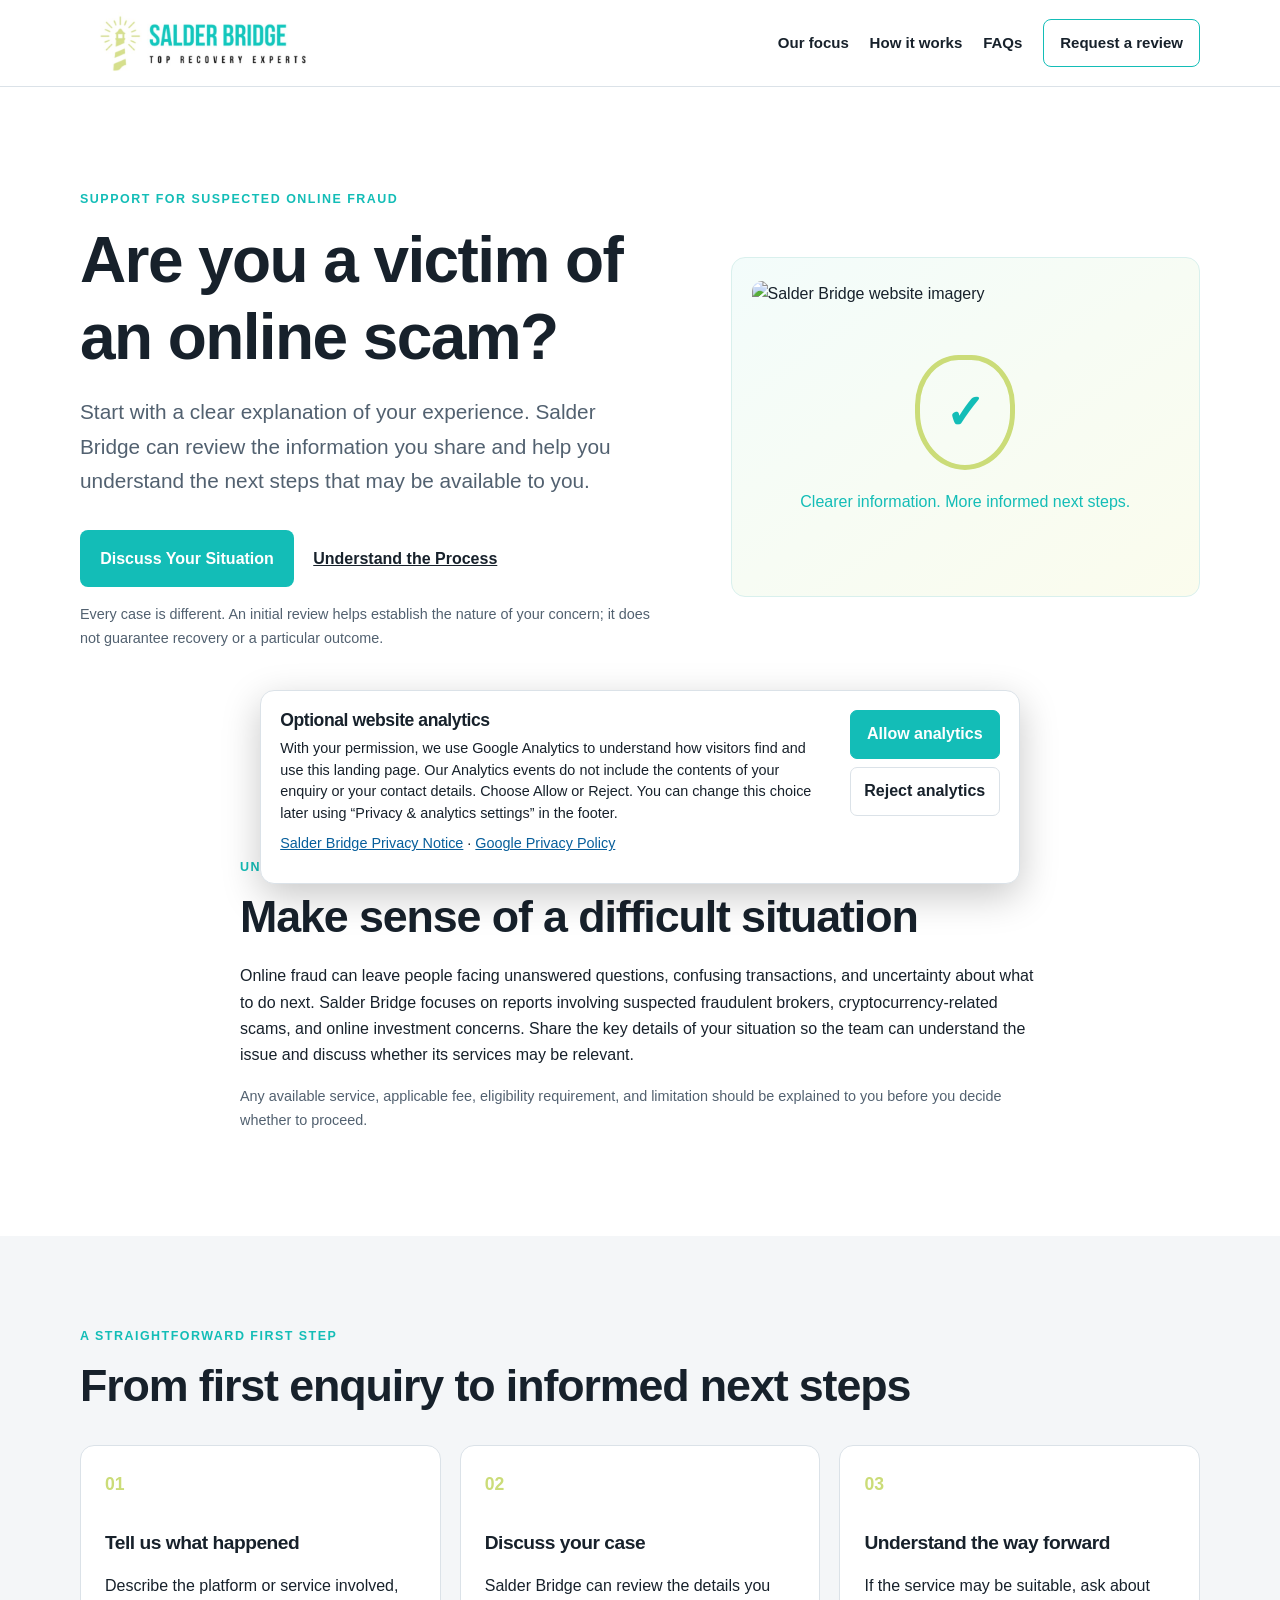
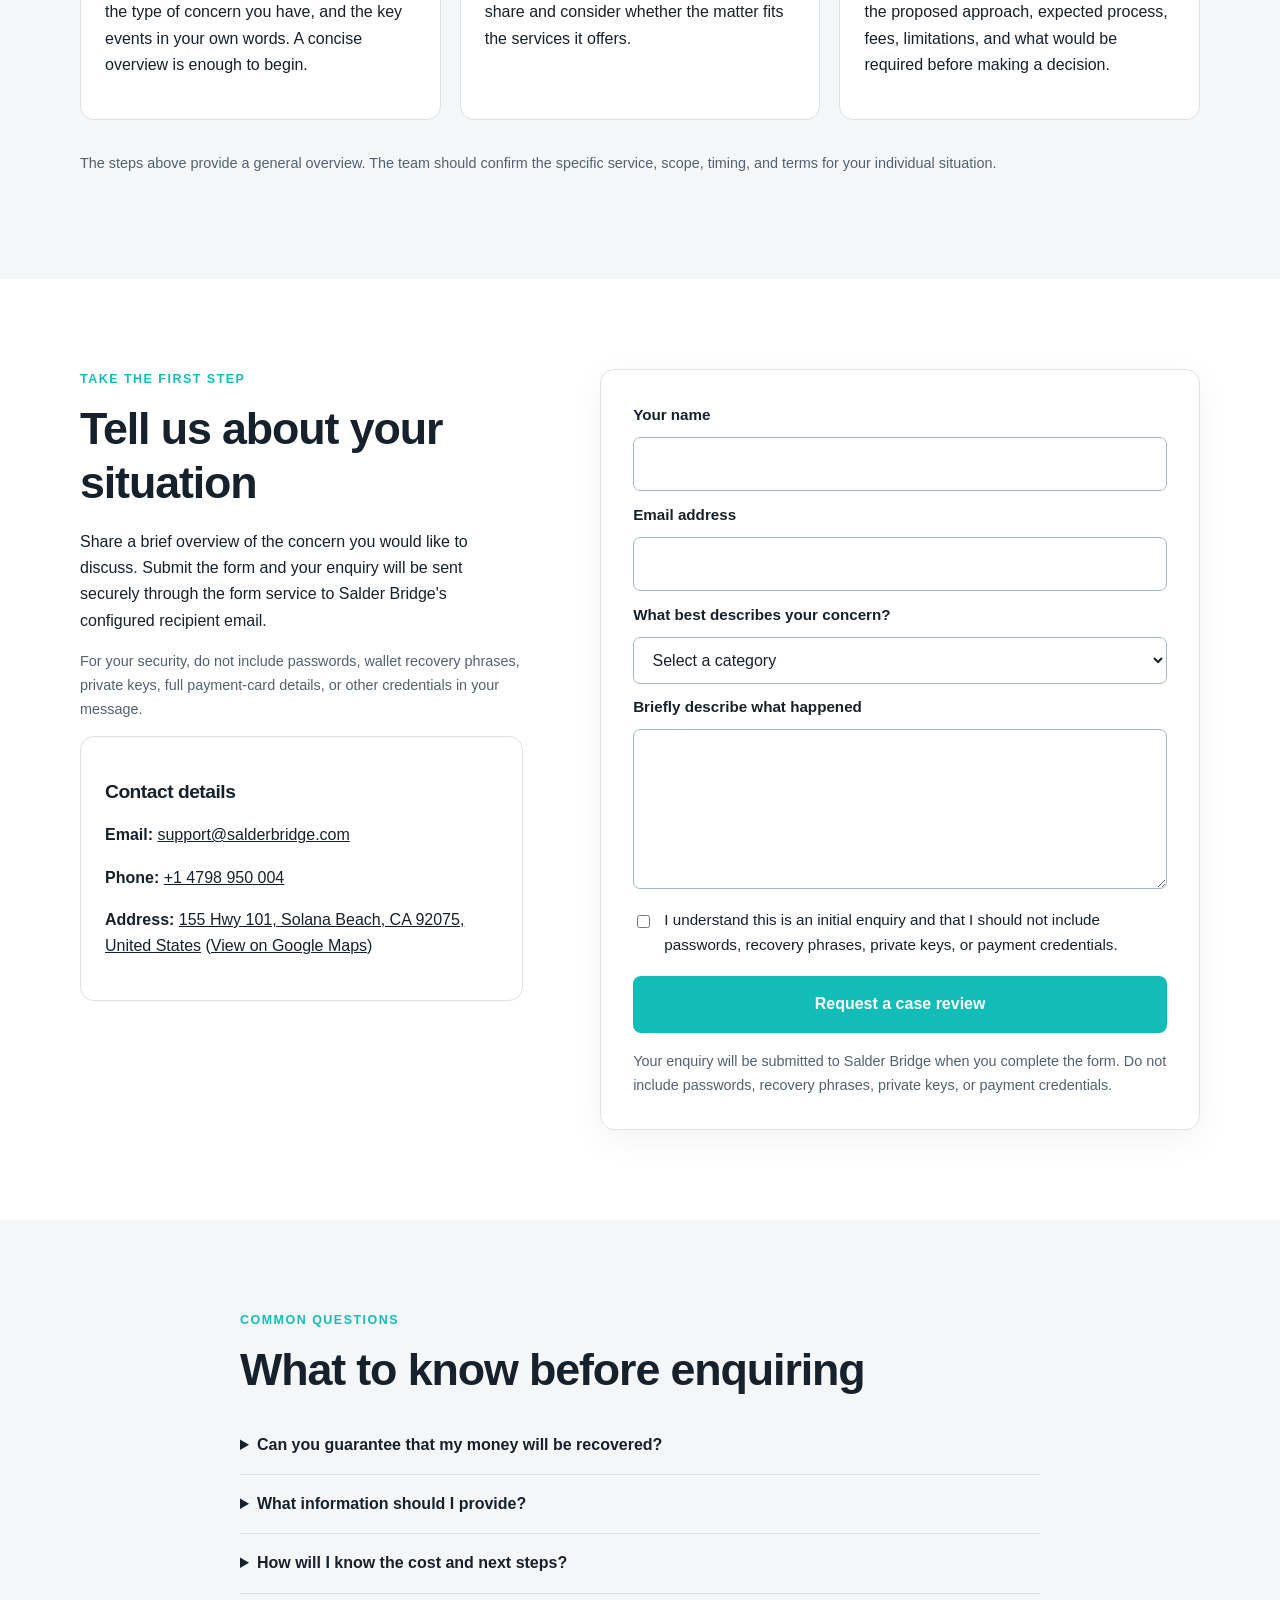
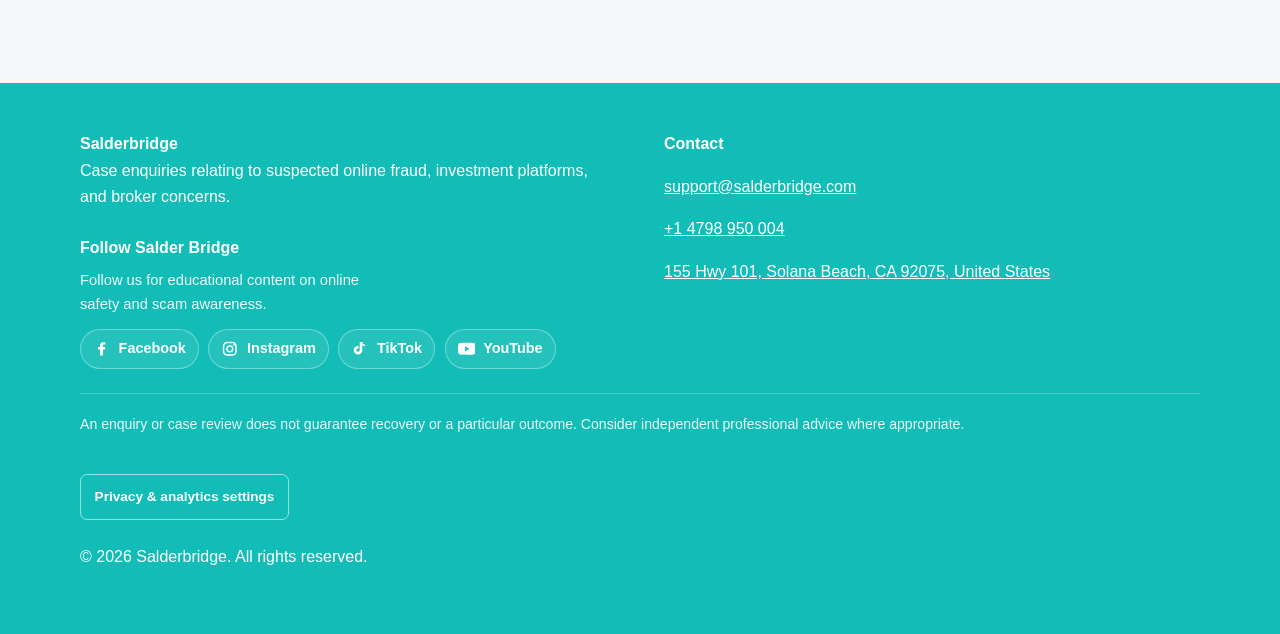
==== commit 7137b3d4: "Add consent-based Google Analytics to landing page" ====
--- a/public/index.html
+++ b/public/index.html
@@ -163,8 +163,21 @@
         <p><a href="https://www.google.com/maps/search/?api=1&amp;query=155%20Hwy%20101%2C%20Solana%20Beach%2C%20CA%2092075%2C%20United%20States" target="_blank" rel="noopener noreferrer">155 Hwy 101, Solana Beach, CA 92075, United States</a></p>
       </div>
       <p class="footer-disclaimer">An enquiry or case review does not guarantee recovery or a particular outcome. Consider independent professional advice where appropriate.</p>
+      <p class="footer-privacy"><button class="privacy-settings-button" id="analytics-settings" type="button">Privacy &amp; analytics settings</button></p>
       <p class="footer-copyright">&copy; 2026 Salderbridge. All rights reserved.</p>
     </div>
   </footer>
+
+  <section id="analytics-consent-banner" class="analytics-consent" role="region" aria-label="Analytics privacy choices" hidden>
+    <div class="analytics-consent-copy">
+      <h2>Optional website analytics</h2>
+      <p>With your permission, we use Google Analytics to understand how visitors find and use this landing page. Our Analytics events do not include the contents of your enquiry or your contact details. Choose Allow or Reject. You can change this choice later using “Privacy &amp; analytics settings” in the footer.</p>
+      <p><a href="./privacy.html" target="_blank" rel="noopener noreferrer">Salder Bridge Privacy Notice</a> · <a href="https://policies.google.com/privacy" target="_blank" rel="noopener noreferrer">Google Privacy Policy</a></p>
+    </div>
+    <div class="analytics-consent-actions">
+      <button class="analytics-button analytics-accept" id="analytics-accept" type="button">Allow analytics</button>
+      <button class="analytics-button analytics-reject" id="analytics-reject" type="button">Reject analytics</button>
+    </div>
+  </section>
 </body>
 </html>
--- a/public/css/style.css
+++ b/public/css/style.css
@@ -81,6 +81,27 @@
 .social-link:hover, .social-link:focus-visible { background: rgb(255 255 255 / 18%); text-decoration: none; }
 .social-icon { width: 1.1rem; height: 1.1rem; flex: 0 0 auto; }
 .footer-disclaimer { grid-column: 1 / -1; font-size: .88rem; opacity: .9; border-top: 1px solid rgb(255 255 255 / 25%); padding-top: 1.2rem; }
+/* Optional Google Analytics consent panel */
+.analytics-consent[hidden] { display: none; }
+.analytics-consent { position: fixed; z-index: 3000; inset: auto 1rem 1rem; margin-inline: auto; width: min(760px, calc(100% - 2rem)); display: flex; align-items: flex-start; justify-content: space-between; gap: 1.25rem; padding: 1.2rem; border: 1px solid var(--border); border-radius: var(--radius); background: #fff; color: var(--text); box-shadow: 0 12px 38px rgb(0 0 0 / 22%); }
+.analytics-consent-copy { flex: 1 1 auto; min-width: 0; }
+.analytics-consent h2 { margin: 0 0 .45rem; font-size: 1.1rem; }
+.analytics-consent p { margin: 0 0 .55rem; font-size: .9rem; line-height: 1.5; }
+.analytics-consent a { color: #075e9b; text-decoration: underline; }
+.analytics-consent-actions { display: flex; flex: 0 0 auto; flex-direction: column; gap: .5rem; min-width: 145px; }
+.analytics-button, .privacy-settings-button { font: inherit; font-weight: 700; cursor: pointer; border-radius: 7px; padding: .65rem .85rem; }
+.analytics-accept { border: 1px solid var(--brand-primary); background: var(--brand-primary); color: #fff; }
+.analytics-reject { border: 1px solid var(--border); background: #fff; color: var(--text); }
+.analytics-button:focus-visible, .privacy-settings-button:focus-visible { outline: 3px solid var(--brand-accent); outline-offset: 2px; }
+.footer-privacy { grid-column: 1 / -1; margin: 0; }
+.privacy-settings-button { color: #fff; background: transparent; border: 1px solid rgb(255 255 255 / 55%); font-size: .85rem; }
+.privacy-settings-button:hover { background: rgb(255 255 255 / 12%); }
+@media (max-width: 800px) {
+  .analytics-consent { flex-direction: column; gap: .8rem; }
+  .analytics-consent-actions { flex-direction: row; flex-wrap: wrap; width: 100%; }
+  .analytics-button { flex: 1 1 135px; }
+}
+
 @media (max-width: 800px) {
   .header-inner { align-items: flex-start; flex-direction: column; padding-block: .65rem; gap: .45rem; }
   .brand-logo { max-height: 52px; width: min(210px, 65vw); }
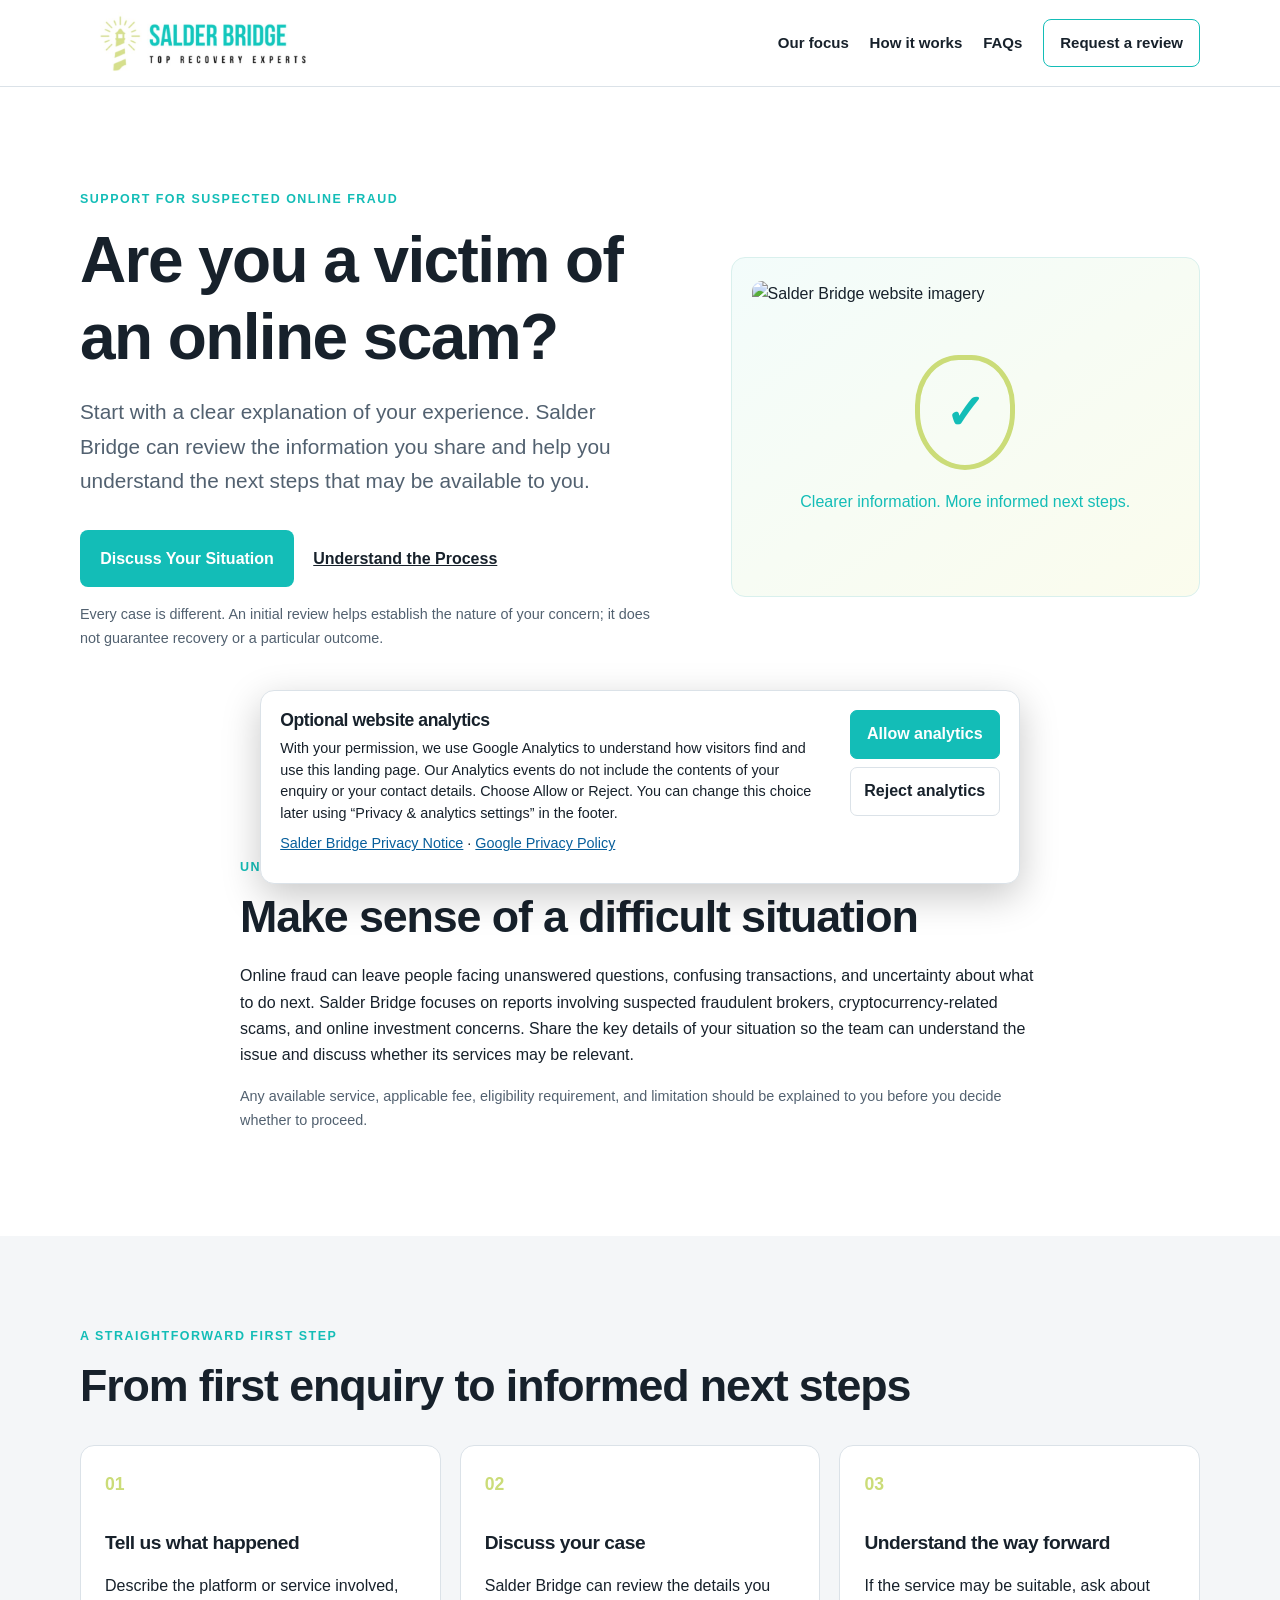
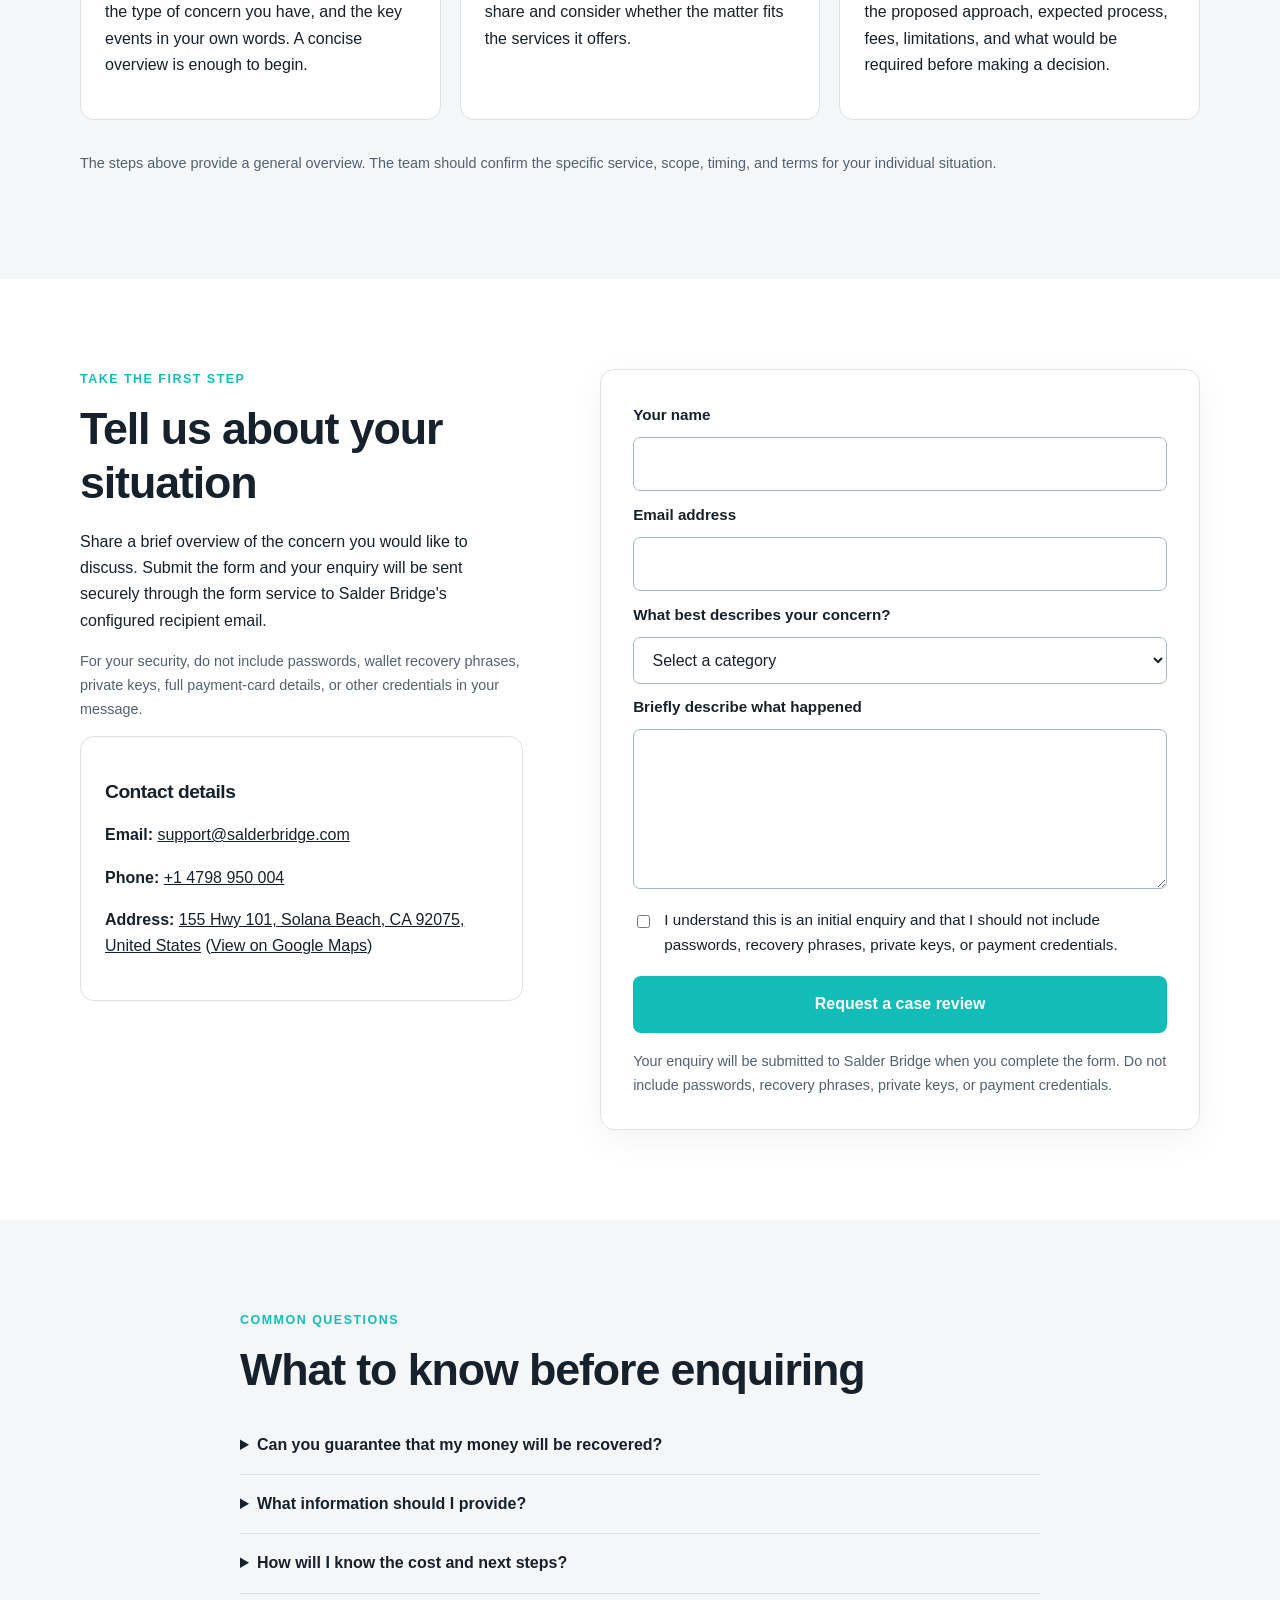
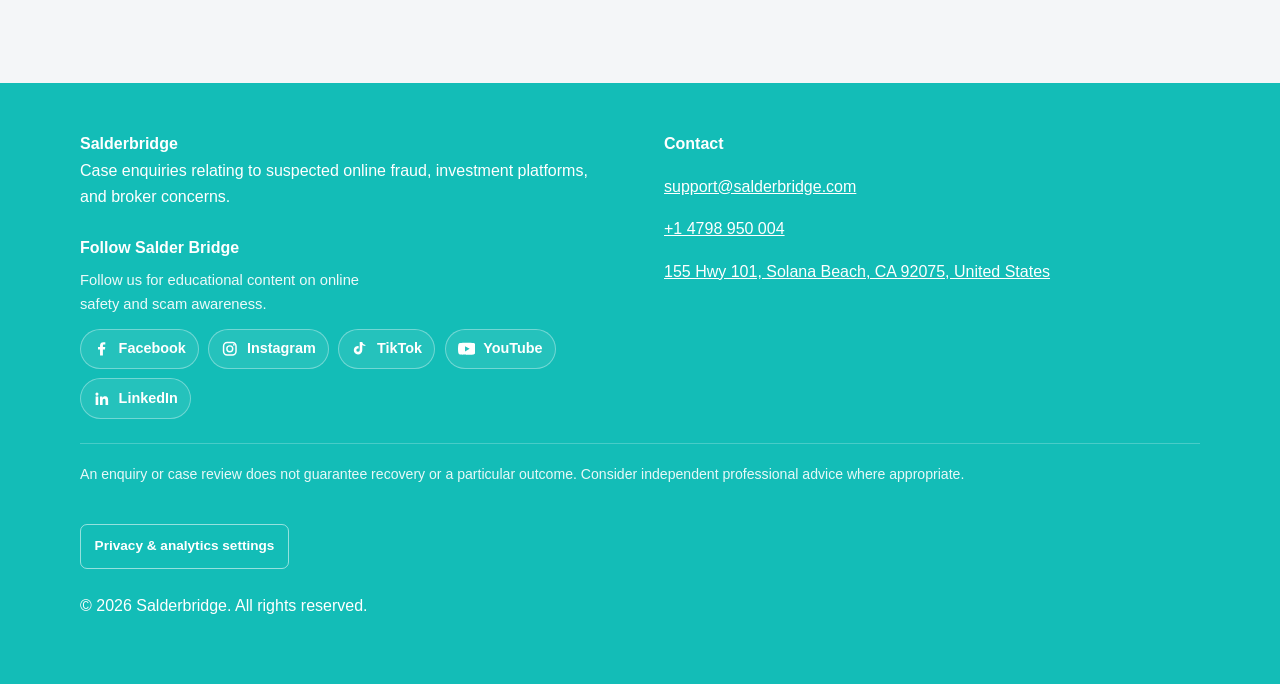
==== commit f846b2b8: "Add LinkedIn to landing page social links" ====
--- a/public/index.html
+++ b/public/index.html
@@ -153,7 +153,10 @@
             <li><a class="social-link" href="https://youtube.com/@salderbridge?si=2l7fM-3VSZEYJ46L" target="_blank" rel="noopener noreferrer" aria-label="Visit Salder Bridge on YouTube">
               <svg class="social-icon" viewBox="0 0 24 24" aria-hidden="true"><path fill="currentColor" d="M23.5 6.2a3 3 0 0 0-2.1-2.1C19.6 3.6 12 3.6 12 3.6s-7.6 0-9.4.5A3 3 0 0 0 .5 6.2 31 31 0 0 0 0 12a31 31 0 0 0 .5 5.8 3 3 0 0 0 2.1 2.1c1.8.5 9.4.5 9.4.5s7.6 0 9.4-.5a3 3 0 0 0 2.1-2.1A31 31 0 0 0 24 12a31 31 0 0 0-.5-5.8ZM9.6 15.6V8.4l6.3 3.6z"/></svg>
               <span>YouTube</span></a></li>
-          </ul>
+                      <li><a class="social-link" href="https://www.linkedin.com/company/salder-bridge/" target="_blank" rel="noopener noreferrer" aria-label="Visit Salder Bridge on LinkedIn">
+              <svg class="social-icon" viewBox="0 0 24 24" aria-hidden="true"><path fill="currentColor" d="M5.4 3.5a2.1 2.1 0 1 1 0 4.2 2.1 2.1 0 0 1 0-4.2ZM3.6 9h3.6v11.4H3.6zM9.4 9h3.45v1.56h.05c.48-.91 1.66-1.87 3.42-1.87 3.66 0 4.34 2.41 4.34 5.54v6.17h-3.6v-5.47c0-1.3-.02-2.98-1.82-2.98-1.82 0-2.1 1.42-2.1 2.88v5.57H9.54V9z"/></svg>
+              <span>LinkedIn</span></a></li>
+</ul>
         </div>
       </div>
       <div class="footer-contact">
